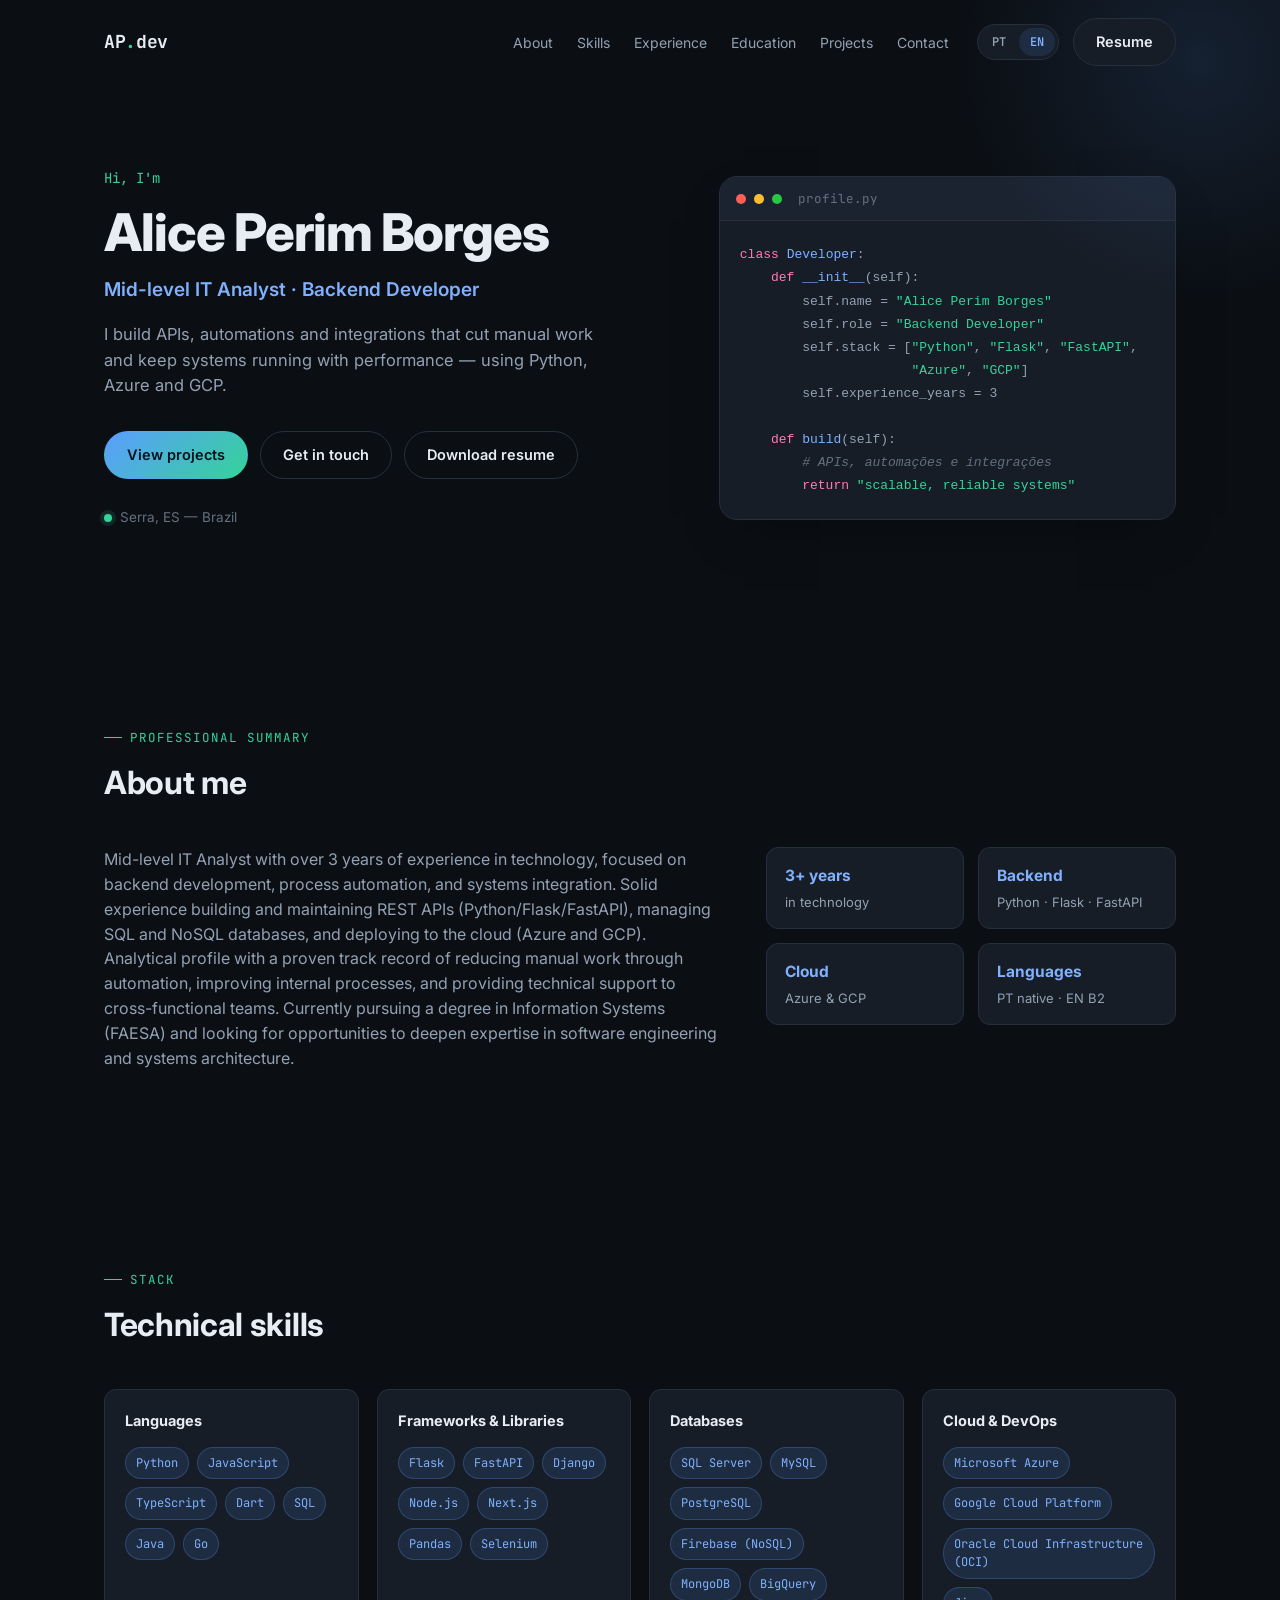
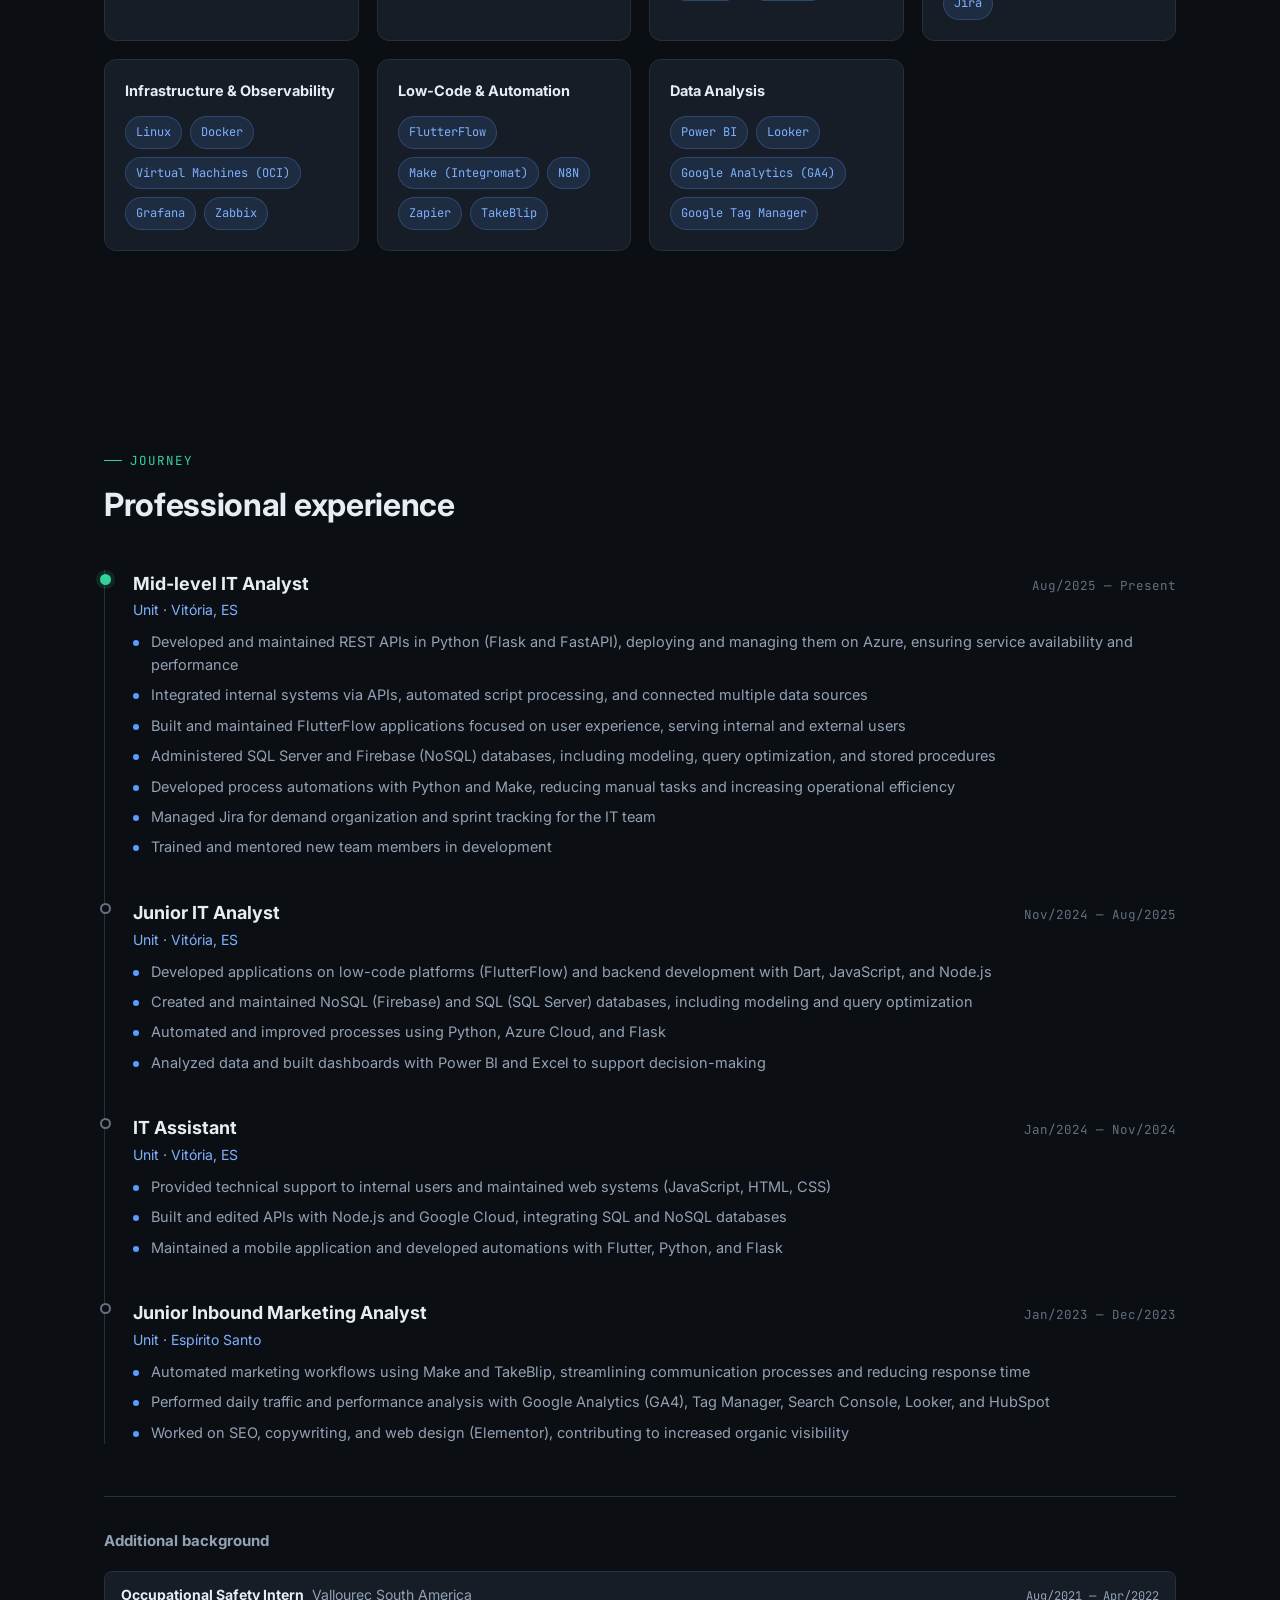
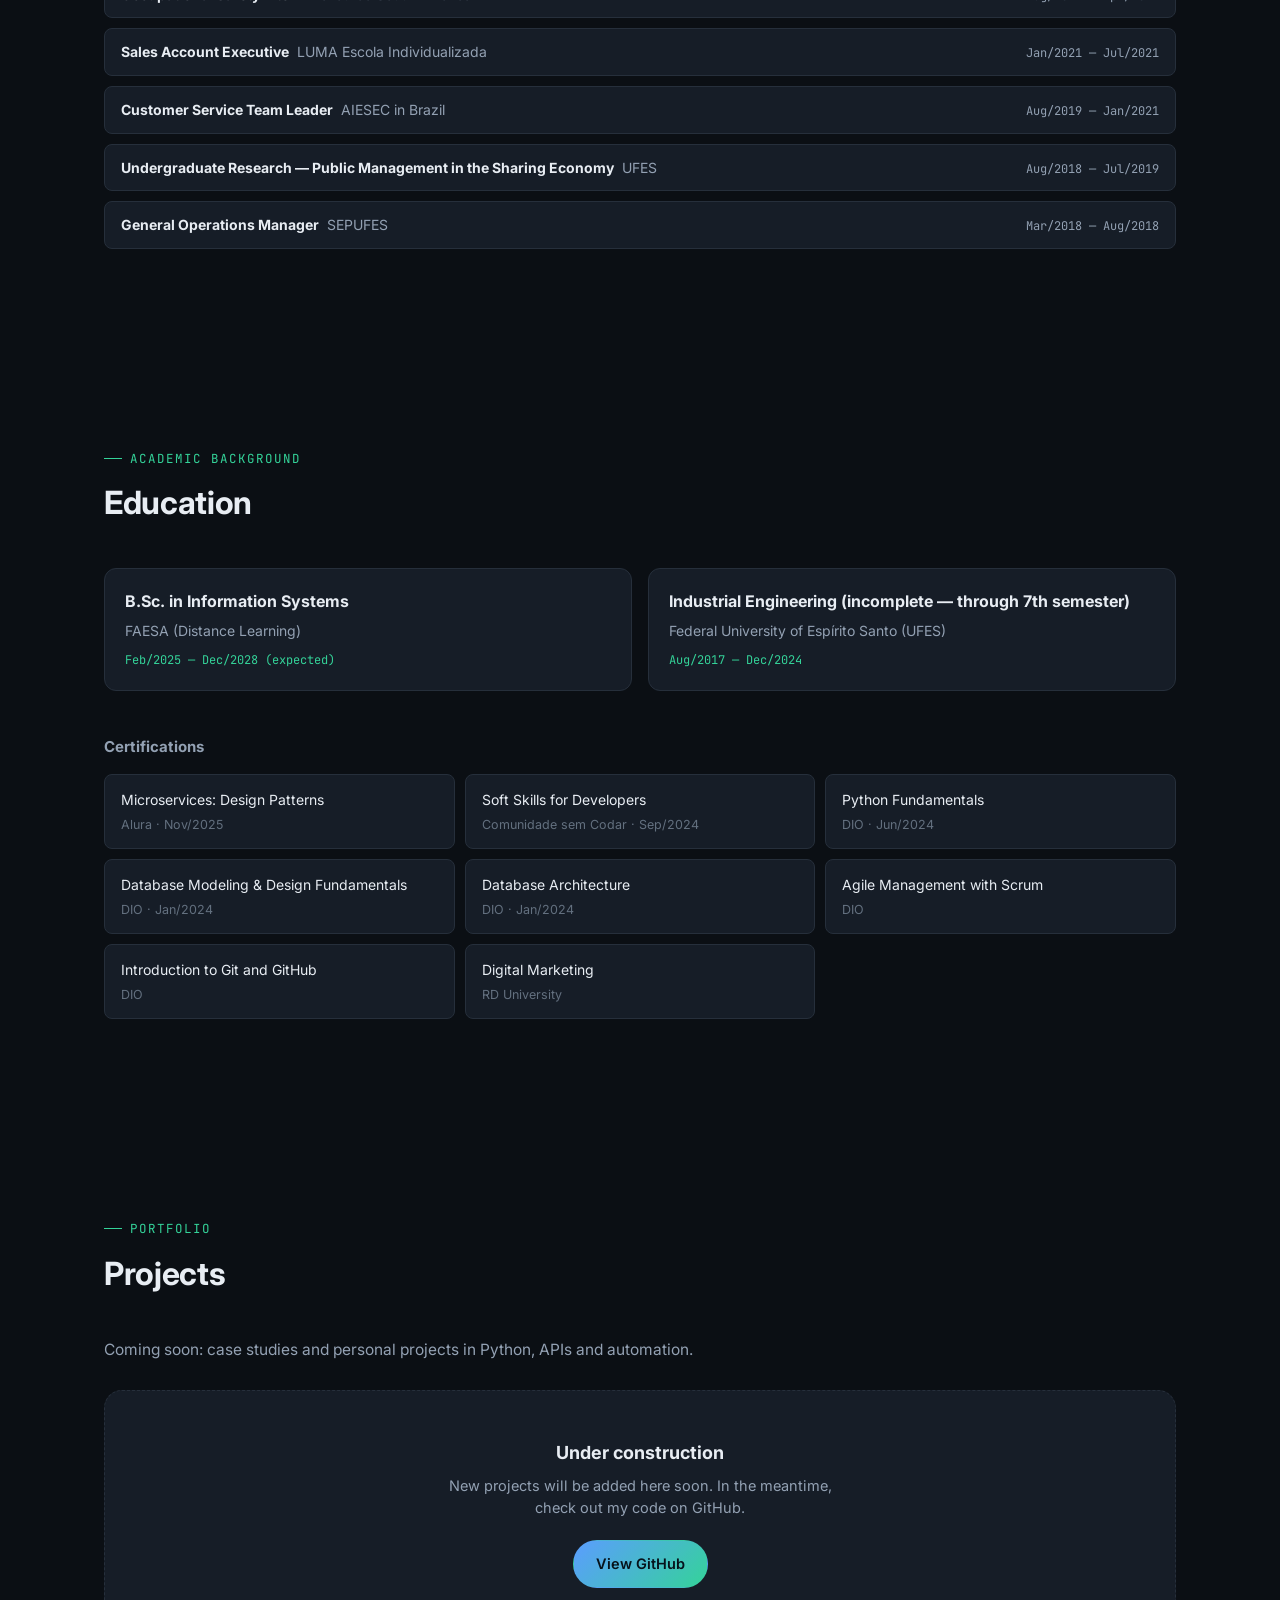
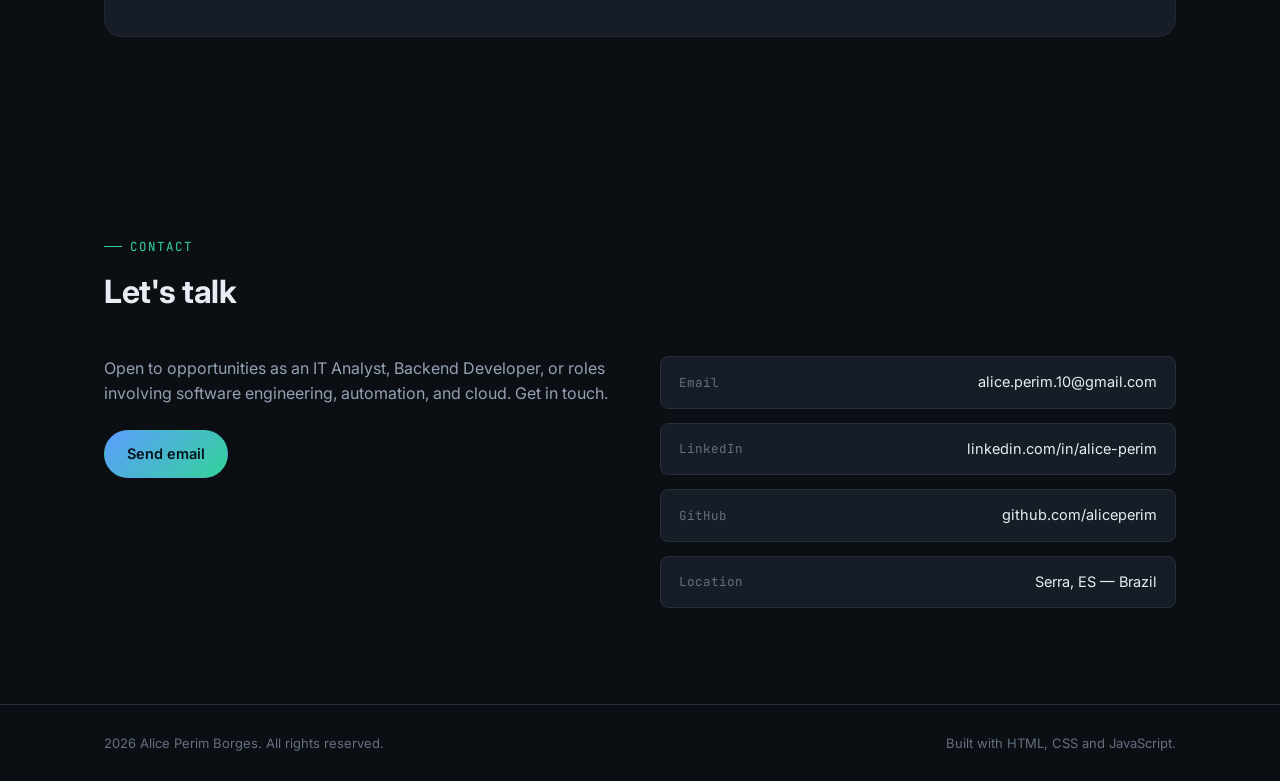
==== index.html @ 3d78b8f0 "Add bilingual portfolio site (PT/EN) Static site built from resume content: hero, about, skills, exp" ====
<!doctype html>
<html lang="pt-BR">
<head>
  <meta charset="UTF-8" />
  <meta name="viewport" content="width=device-width, initial-scale=1, viewport-fit=cover" />
  <title>Alice Perim Borges — Portfólio</title>
  <meta name="description" content="Portfólio de Alice Perim Borges, Analista de TI Pleno e Backend Developer." />
  <meta name="theme-color" content="#0b0f14" />

  <meta property="og:type" content="website" />
  <meta property="og:title" content="Alice Perim Borges — Analista de TI Pleno | Backend Developer" />
  <meta property="og:description" content="Portfólio de Alice Perim Borges, especializada em Python, Azure e GCP." />

  <link rel="icon" href="assets/img/favicon.svg" type="image/svg+xml" />

  <link rel="preconnect" href="https://fonts.googleapis.com" />
  <link rel="preconnect" href="https://fonts.gstatic.com" crossorigin />
  <link
    href="https://fonts.googleapis.com/css2?family=Inter:wght@400;500;600;700;800&family=JetBrains+Mono:wght@400;500;600;700&display=swap"
    rel="stylesheet"
  />

  <link rel="stylesheet" href="assets/css/style.css" />
</head>
<body>
  <header class="site-header" id="site-header">
    <div class="container header-inner">
      <a href="#top" class="logo">AP<span>.</span>dev</a>

      <nav class="nav-menu" id="nav-menu">
        <ul class="nav-links">
          <li><a href="#about" id="nav-about">Sobre</a></li>
          <li><a href="#skills" id="nav-skills">Habilidades</a></li>
          <li><a href="#experience" id="nav-experience">Experiência</a></li>
          <li><a href="#education" id="nav-education">Formação</a></li>
          <li><a href="#projects" id="nav-projects">Projetos</a></li>
          <li><a href="#contact" id="nav-contact">Contato</a></li>
        </ul>
        <div class="nav-actions">
          <div class="lang-switch" role="group" aria-label="Language switch">
            <button class="lang-btn" data-lang="pt" type="button">PT</button>
            <button class="lang-btn" data-lang="en" type="button">EN</button>
          </div>
          <a class="btn btn-ghost" id="nav-resume" href="#" target="_blank" rel="noopener">Currículo</a>
        </div>
      </nav>

      <button class="nav-toggle" id="nav-toggle" aria-label="Menu" aria-expanded="false">
        <span></span><span></span><span></span>
      </button>
    </div>
  </header>

  <main id="top">
    <!-- HERO -->
    <section class="hero">
      <div class="container hero-grid">
        <div data-reveal>
          <span class="eyebrow" id="hero-eyebrow">Olá, eu sou</span>
          <h1 class="hero-name" id="hero-name">Alice Perim Borges</h1>
          <p class="hero-role" id="hero-role">Analista de TI Pleno · Backend Developer</p>
          <p class="hero-tagline" id="hero-tagline"></p>

          <div class="hero-actions">
            <a class="btn btn-primary" id="hero-cta-projects" href="#projects">Ver projetos</a>
            <a class="btn btn-outline" id="hero-cta-contact" href="#contact">Fale comigo</a>
            <a class="btn btn-outline" id="hero-cta-resume" href="#" target="_blank" rel="noopener">Baixar currículo</a>
          </div>

          <div class="hero-meta">
            <span class="dot-status" aria-hidden="true"></span>
            <span id="hero-location">Serra, ES — Brasil</span>
          </div>
        </div>

        <div data-reveal>
          <div class="code-card">
            <div class="code-card-head">
              <span class="code-dot"></span><span class="code-dot"></span><span class="code-dot"></span>
              <span class="code-card-title" id="hero-code-title">perfil.py</span>
            </div>
            <pre><code><span class="tok-kw">class</span> <span class="tok-fn">Developer</span>:
    <span class="tok-kw">def</span> <span class="tok-fn">__init__</span>(self):
        self.name = <span class="tok-str">"Alice Perim Borges"</span>
        self.role = <span class="tok-str">"Backend Developer"</span>
        self.stack = [<span class="tok-str">"Python"</span>, <span class="tok-str">"Flask"</span>, <span class="tok-str">"FastAPI"</span>,
                      <span class="tok-str">"Azure"</span>, <span class="tok-str">"GCP"</span>]
        self.experience_years = 3

    <span class="tok-kw">def</span> <span class="tok-fn">build</span>(self):
        <span class="tok-com"># APIs, automações e integrações</span>
        <span class="tok-kw">return</span> <span class="tok-str">"scalable, reliable systems"</span></code></pre>
          </div>
        </div>
      </div>
    </section>

    <!-- ABOUT -->
    <section id="about">
      <div class="container">
        <div class="section-head" data-reveal>
          <span class="kicker" id="about-kicker">Resumo profissional</span>
          <h2 class="section-title" id="about-title">Sobre mim</h2>
        </div>
        <div class="about-grid">
          <p class="about-text" id="about-text" data-reveal></p>
          <div class="about-highlights" id="about-highlights" data-reveal></div>
        </div>
      </div>
    </section>

    <!-- SKILLS -->
    <section id="skills">
      <div class="container">
        <div class="section-head" data-reveal>
          <span class="kicker" id="skills-kicker">Stack</span>
          <h2 class="section-title" id="skills-title">Habilidades técnicas</h2>
        </div>
        <div class="skills-grid" id="skills-grid" data-reveal></div>
      </div>
    </section>

    <!-- EXPERIENCE -->
    <section id="experience">
      <div class="container">
        <div class="section-head" data-reveal>
          <span class="kicker" id="experience-kicker">Trajetória</span>
          <h2 class="section-title" id="experience-title">Experiência profissional</h2>
        </div>
        <div class="timeline" id="experience-timeline" data-reveal></div>

        <div class="other-experience" data-reveal>
          <h3 id="experience-other-title">Trajetória adicional</h3>
          <div class="other-list" id="experience-other"></div>
        </div>
      </div>
    </section>

    <!-- EDUCATION -->
    <section id="education">
      <div class="container">
        <div class="section-head" data-reveal>
          <span class="kicker" id="education-kicker">Educação</span>
          <h2 class="section-title" id="education-title">Formação acadêmica</h2>
        </div>
        <div class="education-grid" id="education-list" data-reveal></div>

        <div data-reveal>
          <h3 class="cert-title" id="cert-title">Certificações</h3>
          <div class="cert-list" id="cert-list"></div>
        </div>
      </div>
    </section>

    <!-- PROJECTS -->
    <section id="projects">
      <div class="container">
        <div class="section-head" data-reveal>
          <span class="kicker" id="projects-kicker">Portfólio</span>
          <h2 class="section-title" id="projects-title">Projetos</h2>
          <p class="projects-subtitle" id="projects-subtitle"></p>
        </div>

        <div class="coming-soon" data-reveal>
          <h3 id="projects-coming-title">Em construção</h3>
          <p id="projects-coming-text"></p>
          <a class="btn btn-primary" id="projects-github-cta" href="#" target="_blank" rel="noopener">Ver GitHub</a>
        </div>
      </div>
    </section>

    <!-- CONTACT -->
    <section id="contact">
      <div class="container">
        <div class="section-head" data-reveal>
          <span class="kicker" id="contact-kicker">Contato</span>
          <h2 class="section-title" id="contact-title">Vamos conversar</h2>
        </div>
        <div class="contact-grid">
          <div data-reveal>
            <p class="contact-text" id="contact-text"></p>
            <a class="btn btn-primary" id="contact-email-cta" href="#">Enviar e-mail</a>
          </div>
          <div class="contact-list" id="contact-list" data-reveal></div>
        </div>
      </div>
    </section>
  </main>

  <footer class="site-footer">
    <div class="container footer-inner">
      <span id="footer-rights"></span>
      <span id="footer-built"></span>
    </div>
  </footer>

  <script src="assets/js/content.js"></script>
  <script src="assets/js/main.js"></script>
</body>
</html>
---- assets/css/style.css ----
/* ---------- Reset & base ---------- */
:root {
  --bg: #0b0f14;
  --bg-alt: #10151c;
  --surface: #161d27;
  --surface-2: #1b2330;
  --border: #262f3b;
  --text: #e8edf3;
  --text-muted: #93a1b3;
  --text-faint: #63707f;
  --accent: #5b9dff;
  --accent-strong: #7fb1ff;
  --accent-soft: rgba(91, 157, 255, 0.12);
  --accent-2: #34d399;
  --accent-2-soft: rgba(52, 211, 153, 0.12);
  --radius-lg: 18px;
  --radius-md: 12px;
  --radius-sm: 8px;
  --max-width: 1120px;
  --shadow-soft: 0 20px 50px -25px rgba(0, 0, 0, 0.6);
  color-scheme: dark;
}

* {
  box-sizing: border-box;
}

html {
  scroll-behavior: smooth;
}

body {
  margin: 0;
  background: var(--bg);
  color: var(--text);
  font-family: "Inter", "Segoe UI", system-ui, -apple-system, sans-serif;
  line-height: 1.55;
  -webkit-font-smoothing: antialiased;
}

img {
  max-width: 100%;
  display: block;
}

a {
  color: inherit;
  text-decoration: none;
}

ul {
  margin: 0;
  padding: 0;
  list-style: none;
}

h1, h2, h3, p {
  margin: 0;
}

.container {
  width: 100%;
  max-width: var(--max-width);
  margin: 0 auto;
  padding: 0 24px;
}

section {
  padding: 96px 0;
}

@media (max-width: 640px) {
  section {
    padding: 64px 0;
  }
}

.kicker {
  display: inline-flex;
  align-items: center;
  gap: 8px;
  font-family: "JetBrains Mono", ui-monospace, monospace;
  font-size: 12.5px;
  letter-spacing: 0.08em;
  text-transform: uppercase;
  color: var(--accent-2);
  margin-bottom: 10px;
}

.kicker::before {
  content: "";
  width: 18px;
  height: 1px;
  background: var(--accent-2);
}

.section-title {
  font-size: clamp(24px, 3vw, 32px);
  font-weight: 700;
  margin-bottom: 40px;
  letter-spacing: -0.01em;
}

.section-head {
  max-width: 640px;
}

/* reveal on scroll */
[data-reveal] {
  opacity: 0;
  transform: translateY(16px);
  transition: opacity 0.6s ease, transform 0.6s ease;
}
[data-reveal].is-visible {
  opacity: 1;
  transform: none;
}

/* ---------- Buttons ---------- */
.btn {
  display: inline-flex;
  align-items: center;
  justify-content: center;
  gap: 8px;
  padding: 12px 22px;
  border-radius: 999px;
  font-size: 14.5px;
  font-weight: 600;
  border: 1px solid transparent;
  cursor: pointer;
  transition: transform 0.2s ease, border-color 0.2s ease, background 0.2s ease, color 0.2s ease;
  white-space: nowrap;
}
.btn:hover {
  transform: translateY(-2px);
}
.btn-primary {
  background: linear-gradient(135deg, var(--accent), var(--accent-2));
  color: #06121b;
}
.btn-outline {
  background: transparent;
  border-color: var(--border);
  color: var(--text);
}
.btn-outline:hover {
  border-color: var(--accent);
}
.btn-ghost {
  background: var(--surface);
  border-color: var(--border);
  color: var(--text);
}

/* ---------- Header ---------- */
.site-header {
  position: fixed;
  top: 0;
  left: 0;
  right: 0;
  z-index: 100;
  padding: 18px 0;
  transition: background 0.3s ease, border-color 0.3s ease, padding 0.3s ease;
  border-bottom: 1px solid transparent;
}
.site-header.is-scrolled {
  background: rgba(11, 15, 20, 0.82);
  backdrop-filter: blur(12px);
  border-color: var(--border);
  padding: 12px 0;
}
.header-inner {
  display: flex;
  align-items: center;
  justify-content: space-between;
  gap: 16px;
}
.logo {
  font-family: "JetBrains Mono", ui-monospace, monospace;
  font-weight: 700;
  font-size: 18px;
  letter-spacing: -0.02em;
}
.logo span {
  color: var(--accent-2);
}

.nav-menu {
  display: flex;
  align-items: center;
  gap: 28px;
}
.nav-links {
  display: flex;
  gap: 24px;
  list-style: none;
}
.nav-links a {
  font-size: 14px;
  color: var(--text-muted);
  transition: color 0.2s ease;
}
.nav-links a:hover {
  color: var(--text);
}

.nav-actions {
  display: flex;
  align-items: center;
  gap: 14px;
}

.lang-switch {
  display: inline-flex;
  border: 1px solid var(--border);
  border-radius: 999px;
  padding: 3px;
  gap: 2px;
  background: var(--surface);
}
.lang-btn {
  border: none;
  background: transparent;
  color: var(--text-muted);
  font-size: 12px;
  font-family: "JetBrains Mono", ui-monospace, monospace;
  font-weight: 600;
  padding: 6px 11px;
  border-radius: 999px;
  cursor: pointer;
  transition: background 0.2s ease, color 0.2s ease;
}
.lang-btn.is-active {
  background: var(--accent-soft);
  color: var(--accent-strong);
}

.nav-toggle {
  display: none;
  flex-direction: column;
  gap: 5px;
  background: transparent;
  border: none;
  cursor: pointer;
  padding: 6px;
}
.nav-toggle span {
  width: 22px;
  height: 2px;
  background: var(--text);
  border-radius: 2px;
}

@media (max-width: 860px) {
  .nav-toggle {
    display: flex;
  }
  .nav-menu {
    position: fixed;
    top: 64px;
    left: 16px;
    right: 16px;
    background: var(--surface);
    border: 1px solid var(--border);
    border-radius: var(--radius-lg);
    flex-direction: column;
    align-items: stretch;
    padding: 20px;
    gap: 18px;
    transform: translateY(-12px);
    opacity: 0;
    pointer-events: none;
    transition: all 0.25s ease;
  }
  .nav-menu.is-open {
    transform: translateY(0);
    opacity: 1;
    pointer-events: auto;
  }
  .nav-links {
    flex-direction: column;
    gap: 14px;
  }
  .nav-actions {
    justify-content: space-between;
  }
}

/* ---------- Hero ---------- */
.hero {
  padding-top: 168px;
  padding-bottom: 96px;
  position: relative;
  overflow: hidden;
}
.hero::before {
  content: "";
  position: absolute;
  top: -180px;
  right: -160px;
  width: 480px;
  height: 480px;
  background: radial-gradient(circle, var(--accent-soft), transparent 70%);
  pointer-events: none;
}
.hero-grid {
  display: grid;
  grid-template-columns: 1.1fr 0.9fr;
  gap: 56px;
  align-items: center;
}
@media (max-width: 900px) {
  .hero-grid {
    grid-template-columns: 1fr;
  }
}

.eyebrow {
  font-family: "JetBrains Mono", ui-monospace, monospace;
  color: var(--accent-2);
  font-size: 14px;
  margin-bottom: 14px;
  display: block;
}
.hero-name {
  font-size: clamp(32px, 5vw, 52px);
  font-weight: 800;
  letter-spacing: -0.02em;
  line-height: 1.1;
  margin-bottom: 14px;
}
.hero-role {
  font-size: clamp(16px, 2vw, 19px);
  color: var(--accent-strong);
  font-weight: 600;
  margin-bottom: 18px;
}
.hero-tagline {
  color: var(--text-muted);
  font-size: 16.5px;
  max-width: 520px;
  margin-bottom: 32px;
}
.hero-actions {
  display: flex;
  flex-wrap: wrap;
  gap: 12px;
  margin-bottom: 28px;
}
.hero-meta {
  display: flex;
  align-items: center;
  gap: 8px;
  color: var(--text-faint);
  font-size: 13.5px;
}
.dot-status {
  width: 8px;
  height: 8px;
  border-radius: 50%;
  background: var(--accent-2);
  box-shadow: 0 0 0 4px var(--accent-2-soft);
}

/* code card */
.code-card {
  background: var(--surface);
  border: 1px solid var(--border);
  border-radius: var(--radius-lg);
  overflow: hidden;
  box-shadow: var(--shadow-soft);
}
.code-card-head {
  display: flex;
  align-items: center;
  gap: 8px;
  padding: 12px 16px;
  background: var(--surface-2);
  border-bottom: 1px solid var(--border);
}
.code-dot {
  width: 10px;
  height: 10px;
  border-radius: 50%;
  background: var(--border);
}
.code-dot:nth-child(1) { background: #ff5f57; }
.code-dot:nth-child(2) { background: #febc2e; }
.code-dot:nth-child(3) { background: #28c840; }
.code-card-title {
  margin-left: 8px;
  font-family: "JetBrains Mono", ui-monospace, monospace;
  font-size: 12.5px;
  color: var(--text-faint);
}
.code-card pre {
  margin: 0;
  padding: 22px 20px;
  font-family: "JetBrains Mono", ui-monospace, monospace;
  font-size: 13px;
  line-height: 1.7;
  overflow-x: auto;
}
.code-card code { color: var(--text-muted); }
.tok-kw { color: #ff7ab6; }
.tok-fn { color: var(--accent-strong); }
.tok-str { color: var(--accent-2); }
.tok-com { color: var(--text-faint); font-style: italic; }

/* ---------- About ---------- */
.about-grid {
  display: grid;
  grid-template-columns: 1.2fr 0.8fr;
  gap: 48px;
  align-items: start;
}
@media (max-width: 860px) {
  .about-grid {
    grid-template-columns: 1fr;
  }
}
.about-text {
  color: var(--text-muted);
  font-size: 16px;
}
.about-highlights {
  display: grid;
  grid-template-columns: 1fr 1fr;
  gap: 14px;
}
.highlight {
  background: var(--surface);
  border: 1px solid var(--border);
  border-radius: var(--radius-md);
  padding: 16px 18px;
  display: flex;
  flex-direction: column;
  gap: 4px;
}
.highlight strong {
  font-size: 15.5px;
  color: var(--accent-strong);
}
.highlight span {
  font-size: 13px;
  color: var(--text-muted);
}

/* ---------- Skills ---------- */
.skills-grid {
  display: grid;
  grid-template-columns: repeat(auto-fit, minmax(240px, 1fr));
  gap: 18px;
}
.skill-card {
  background: var(--surface);
  border: 1px solid var(--border);
  border-radius: var(--radius-md);
  padding: 20px;
}
.skill-card h3 {
  font-size: 14.5px;
  color: var(--text);
  margin-bottom: 14px;
}
.tag-list {
  display: flex;
  flex-wrap: wrap;
  gap: 8px;
}
.tag {
  font-family: "JetBrains Mono", ui-monospace, monospace;
  font-size: 12px;
  padding: 6px 10px;
  border-radius: 999px;
  background: var(--accent-soft);
  color: var(--accent-strong);
  border: 1px solid rgba(91, 157, 255, 0.25);
}

/* ---------- Experience ---------- */
.timeline {
  position: relative;
  padding-left: 28px;
  border-left: 1px solid var(--border);
  display: flex;
  flex-direction: column;
  gap: 40px;
}
.timeline-item {
  position: relative;
}
.timeline-dot {
  position: absolute;
  left: -33.5px;
  top: 4px;
  width: 11px;
  height: 11px;
  border-radius: 50%;
  background: var(--bg);
  border: 2px solid var(--text-faint);
}
.timeline-item.is-current .timeline-dot {
  border-color: var(--accent-2);
  background: var(--accent-2);
  box-shadow: 0 0 0 4px var(--accent-2-soft);
}
.timeline-head {
  display: flex;
  justify-content: space-between;
  align-items: baseline;
  gap: 12px;
  flex-wrap: wrap;
  margin-bottom: 10px;
}
.timeline-content h3 {
  font-size: 18px;
  font-weight: 700;
}
.timeline-company {
  color: var(--accent-strong);
  font-size: 14px;
  margin-top: 2px;
}
.timeline-period {
  font-family: "JetBrains Mono", ui-monospace, monospace;
  font-size: 12.5px;
  color: var(--text-faint);
  white-space: nowrap;
}
.timeline-bullets {
  display: flex;
  flex-direction: column;
  gap: 8px;
}
.timeline-bullets li {
  position: relative;
  padding-left: 18px;
  color: var(--text-muted);
  font-size: 14.5px;
}
.timeline-bullets li::before {
  content: "";
  position: absolute;
  left: 0;
  top: 9px;
  width: 6px;
  height: 6px;
  border-radius: 50%;
  background: var(--accent);
}

.other-experience {
  margin-top: 52px;
  padding-top: 32px;
  border-top: 1px solid var(--border);
}
.other-experience h3 {
  font-size: 15px;
  color: var(--text-muted);
  margin-bottom: 18px;
}
.other-list {
  display: flex;
  flex-direction: column;
  gap: 10px;
}
.other-item {
  display: flex;
  flex-wrap: wrap;
  gap: 8px;
  align-items: baseline;
  font-size: 14px;
  padding: 12px 16px;
  background: var(--surface);
  border: 1px solid var(--border);
  border-radius: var(--radius-sm);
}
.other-item strong {
  color: var(--text);
}
.other-item span {
  color: var(--text-muted);
}
.other-period {
  margin-left: auto;
  font-family: "JetBrains Mono", ui-monospace, monospace;
  font-size: 12px;
  color: var(--text-faint);
}

/* ---------- Education ---------- */
.education-grid {
  display: grid;
  grid-template-columns: repeat(auto-fit, minmax(260px, 1fr));
  gap: 16px;
  margin-bottom: 44px;
}
.education-card {
  background: var(--surface);
  border: 1px solid var(--border);
  border-radius: var(--radius-md);
  padding: 20px;
  display: flex;
  flex-direction: column;
  gap: 6px;
}
.education-card h3 {
  font-size: 16px;
}
.education-card p {
  color: var(--text-muted);
  font-size: 14px;
}
.education-period {
  font-family: "JetBrains Mono", ui-monospace, monospace;
  font-size: 12px;
  color: var(--accent-2);
  margin-top: 4px;
}

.cert-title {
  font-size: 15px;
  color: var(--text-muted);
  margin-bottom: 16px;
}
.cert-list {
  display: grid;
  grid-template-columns: repeat(auto-fit, minmax(280px, 1fr));
  gap: 10px;
}
.cert-item {
  display: flex;
  flex-direction: column;
  gap: 4px;
  padding: 14px 16px;
  background: var(--surface);
  border: 1px solid var(--border);
  border-radius: var(--radius-sm);
}
.cert-name {
  font-size: 14px;
  color: var(--text);
}
.cert-meta {
  font-size: 12.5px;
  color: var(--text-faint);
}

/* ---------- Projects ---------- */
.projects-subtitle {
  color: var(--text-muted);
  margin-top: 8px;
  font-size: 15.5px;
}
.projects-grid {
  display: grid;
  grid-template-columns: repeat(auto-fit, minmax(240px, 1fr));
  gap: 18px;
  margin-top: 36px;
}
.project-skeleton {
  border: 1px dashed var(--border);
  border-radius: var(--radius-md);
  height: 160px;
  background: linear-gradient(135deg, var(--surface), var(--bg-alt));
}
.coming-soon {
  margin-top: 28px;
  text-align: center;
  padding: 48px 24px;
  border: 1px dashed var(--border);
  border-radius: var(--radius-lg);
  background: var(--surface);
}
.coming-soon h3 {
  font-size: 18px;
  margin-bottom: 8px;
}
.coming-soon p {
  color: var(--text-muted);
  max-width: 420px;
  margin: 0 auto 20px;
  font-size: 14.5px;
}

/* ---------- Contact ---------- */
.contact-grid {
  display: grid;
  grid-template-columns: 1fr 1fr;
  gap: 40px;
  align-items: start;
}
@media (max-width: 800px) {
  .contact-grid {
    grid-template-columns: 1fr;
  }
}
.contact-text {
  color: var(--text-muted);
  font-size: 16px;
  margin-bottom: 24px;
}
.contact-list {
  display: flex;
  flex-direction: column;
  gap: 14px;
}
.contact-item {
  display: flex;
  justify-content: space-between;
  align-items: center;
  gap: 12px;
  padding: 14px 18px;
  background: var(--surface);
  border: 1px solid var(--border);
  border-radius: var(--radius-sm);
}
.contact-label {
  font-size: 12.5px;
  color: var(--text-faint);
  font-family: "JetBrains Mono", ui-monospace, monospace;
}
.contact-value {
  font-size: 14.5px;
  color: var(--text);
  transition: color 0.2s ease;
}
a.contact-value:hover {
  color: var(--accent-strong);
}

/* ---------- Footer ---------- */
.site-footer {
  border-top: 1px solid var(--border);
  padding: 28px 0;
}
.footer-inner {
  display: flex;
  justify-content: space-between;
  flex-wrap: wrap;
  gap: 8px;
  font-size: 13px;
  color: var(--text-faint);
}
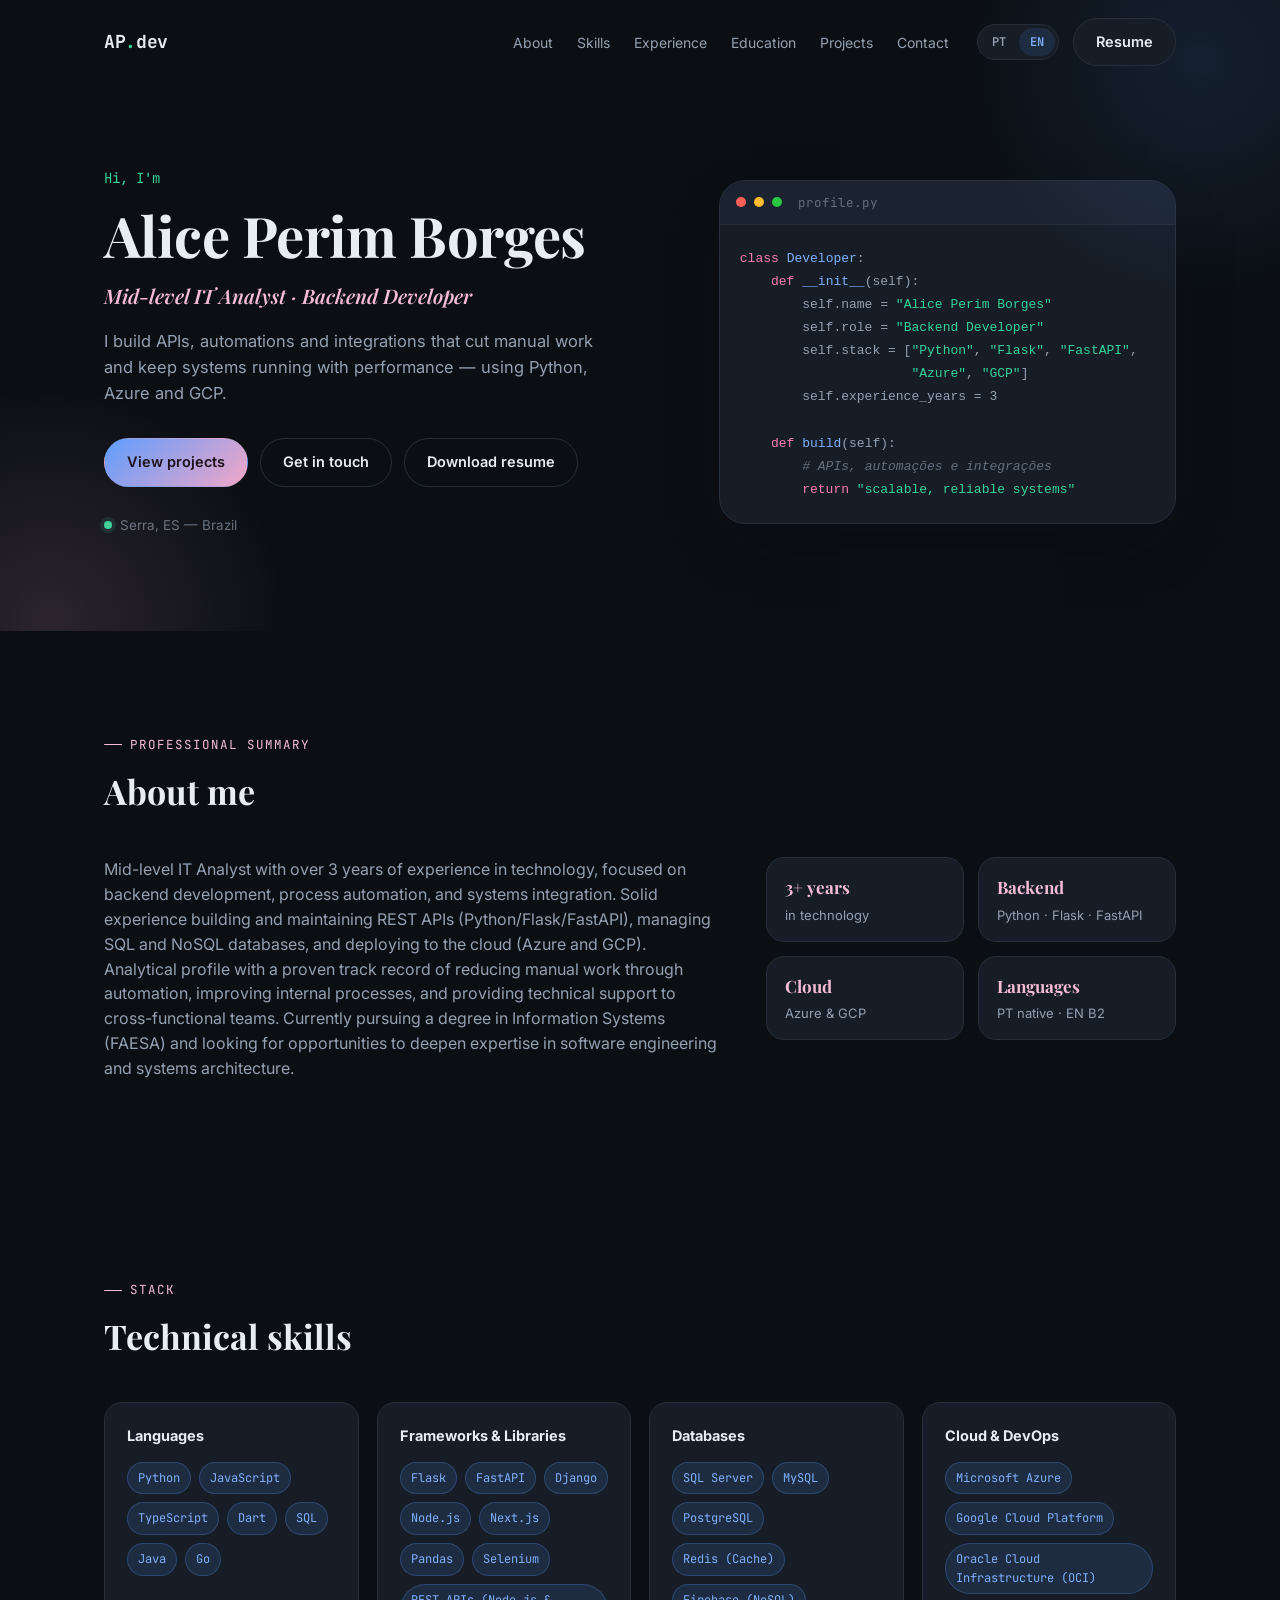
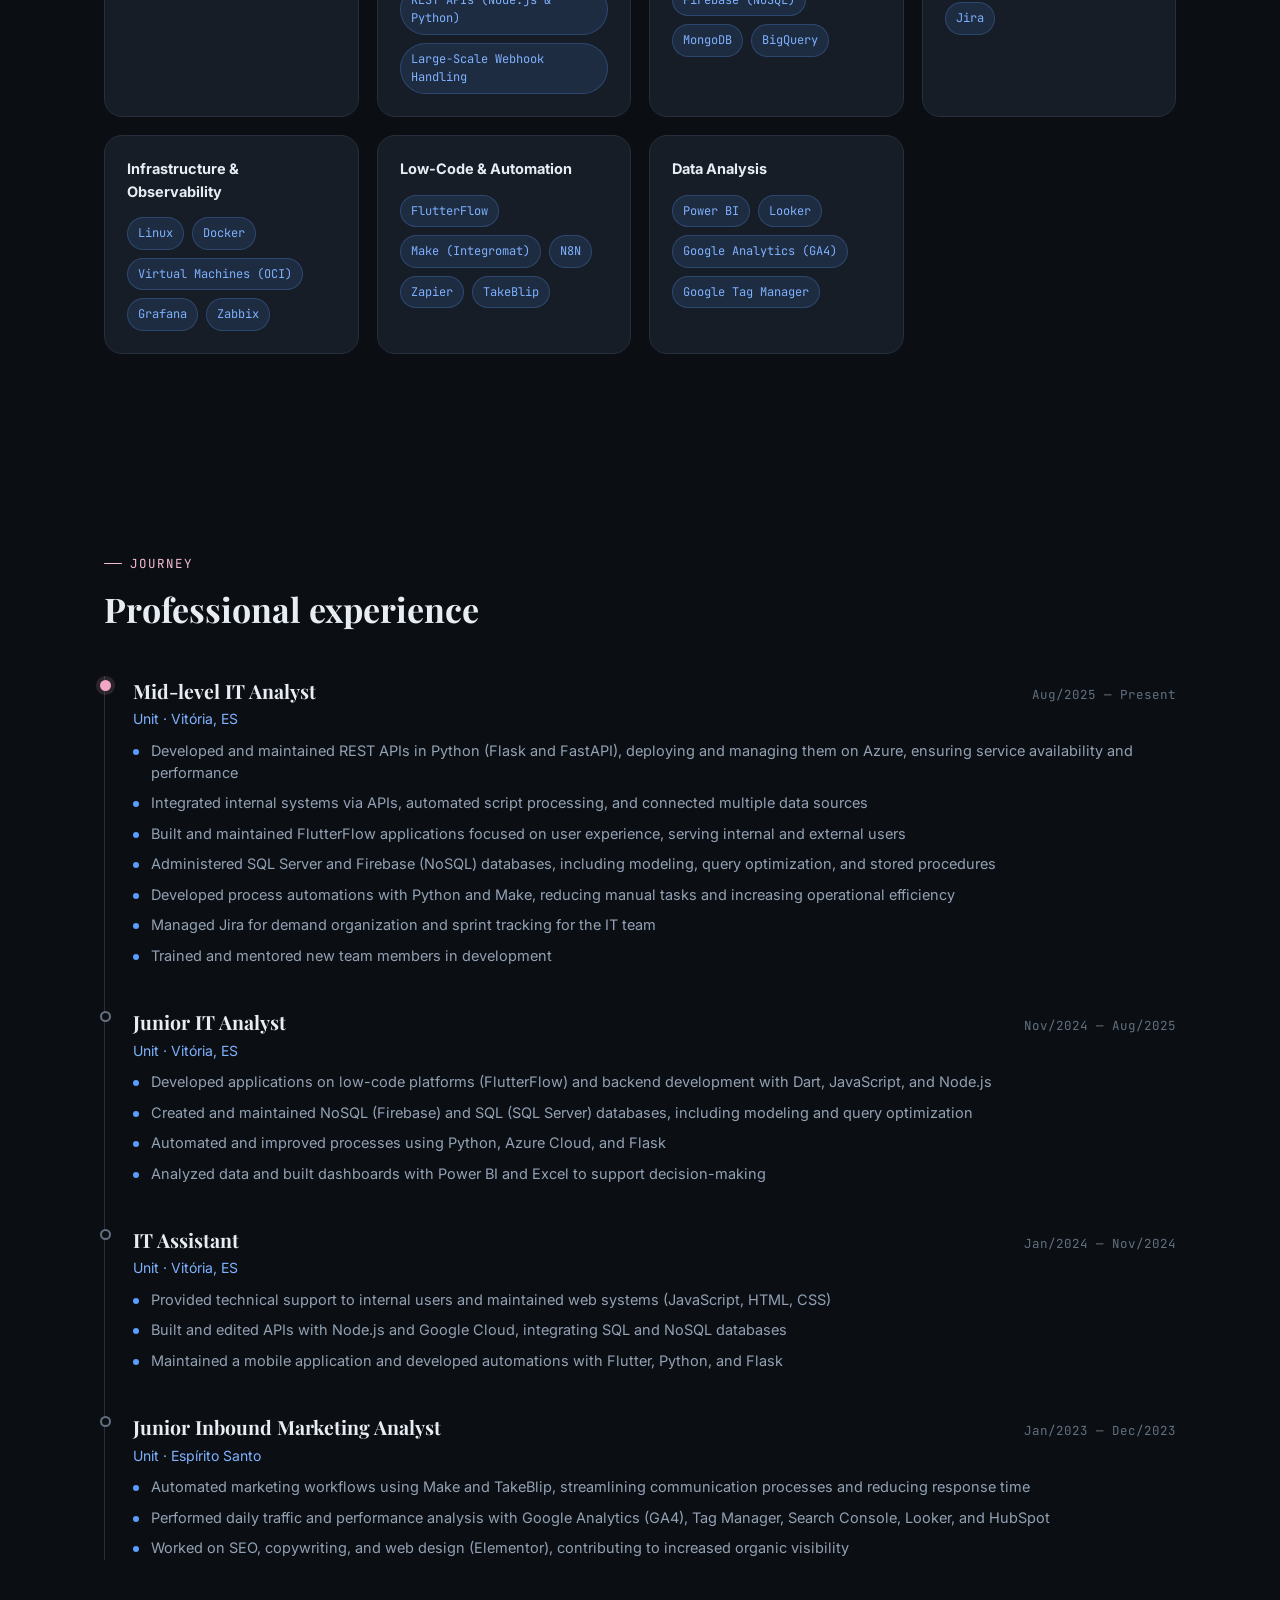
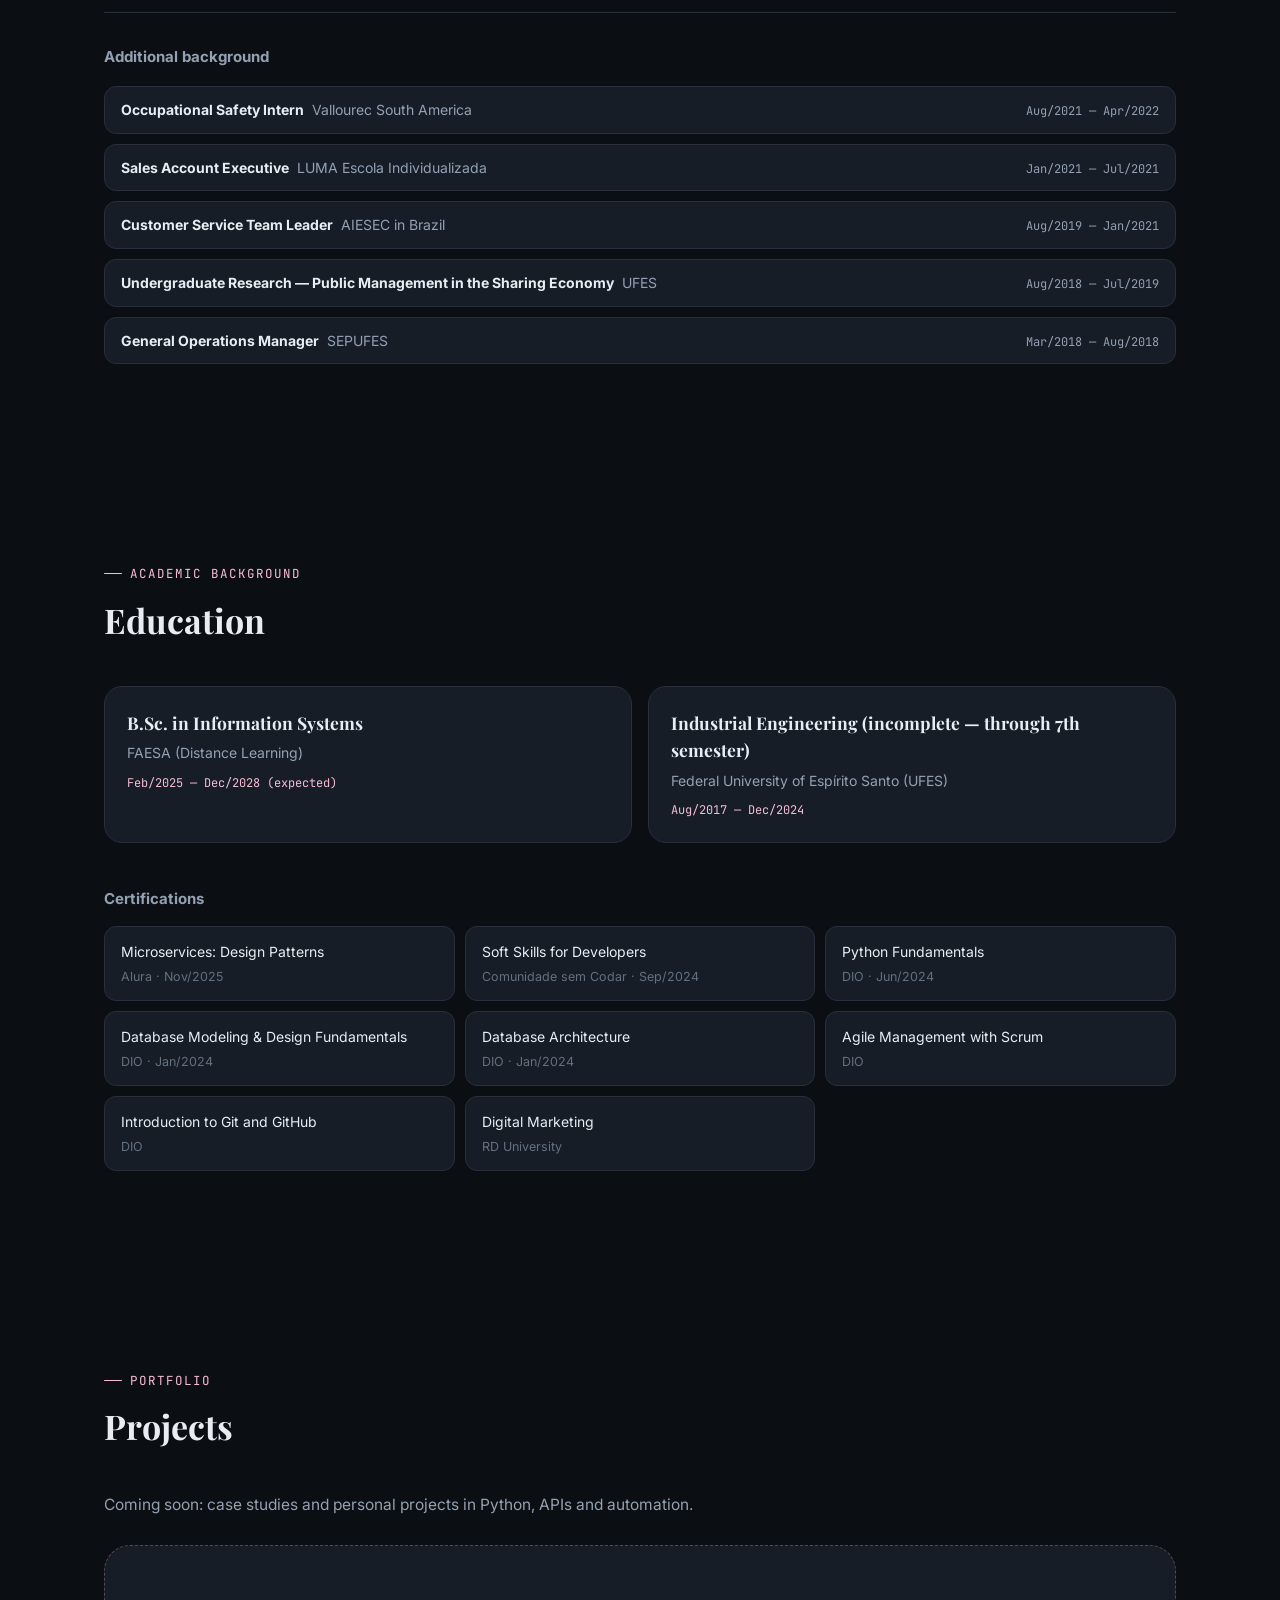
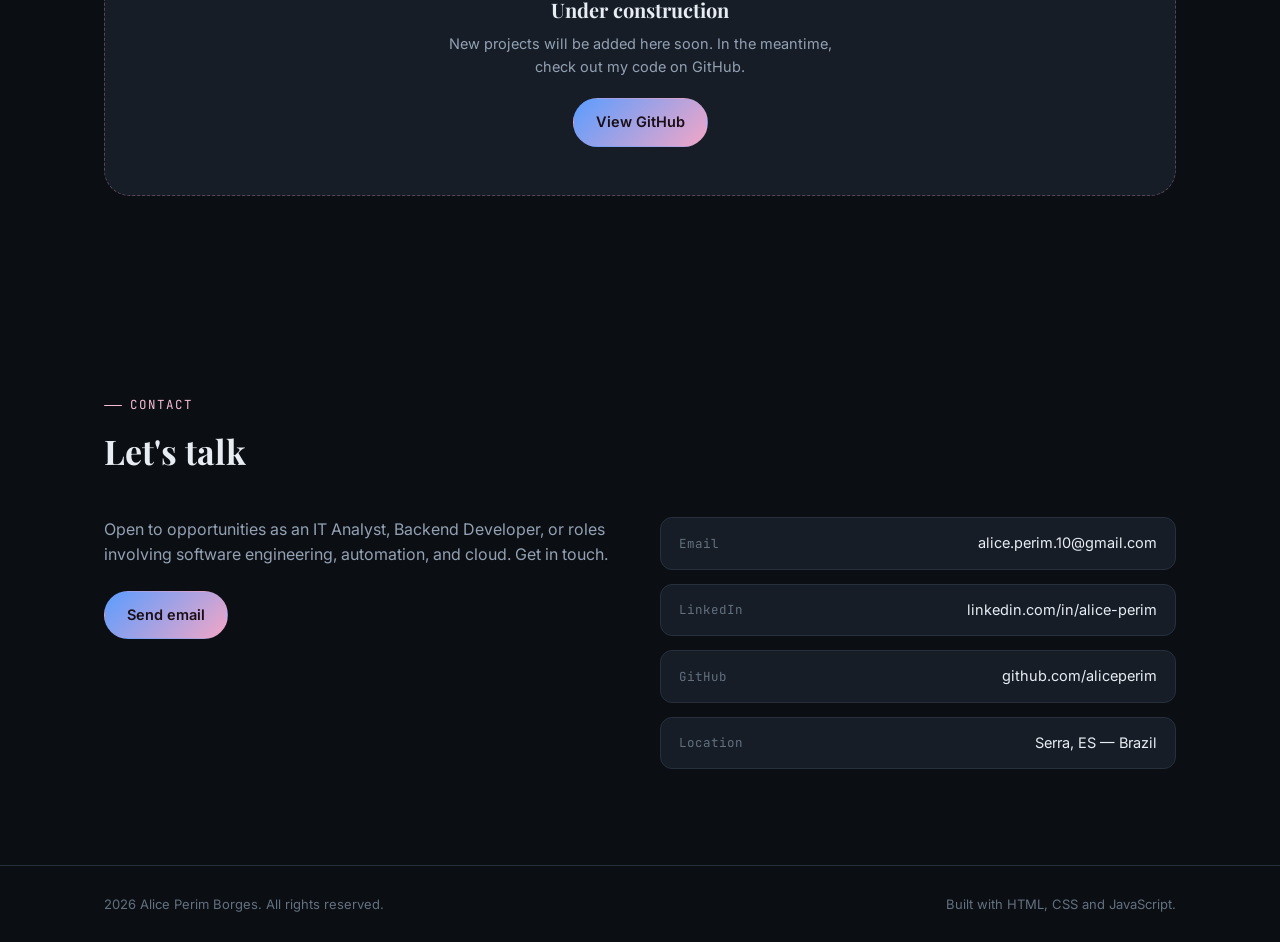
==== commit 3075671d: "Add soft rose accents, serif type and rounder shapes Introduce a rose accent color alongside the exi" ====
--- a/index.html
+++ b/index.html
@@ -16,7 +16,7 @@
   <link rel="preconnect" href="https://fonts.googleapis.com" />
   <link rel="preconnect" href="https://fonts.gstatic.com" crossorigin />
   <link
-    href="https://fonts.googleapis.com/css2?family=Inter:wght@400;500;600;700;800&family=JetBrains+Mono:wght@400;500;600;700&display=swap"
+    href="https://fonts.googleapis.com/css2?family=Inter:wght@400;500;600;700;800&family=JetBrains+Mono:wght@400;500;600;700&family=Playfair+Display:ital,wght@0,600;0,700;1,500;1,600&display=swap"
     rel="stylesheet"
   />
 
--- a/assets/css/style.css
+++ b/assets/css/style.css
@@ -13,11 +13,15 @@
   --accent-soft: rgba(91, 157, 255, 0.12);
   --accent-2: #34d399;
   --accent-2-soft: rgba(52, 211, 153, 0.12);
-  --radius-lg: 18px;
-  --radius-md: 12px;
-  --radius-sm: 8px;
+  --accent-rose: #f2a6c6;
+  --accent-rose-strong: #f6bcd4;
+  --accent-rose-soft: rgba(242, 166, 198, 0.14);
+  --font-serif: "Playfair Display", "Georgia", serif;
+  --radius-lg: 26px;
+  --radius-md: 18px;
+  --radius-sm: 12px;
   --max-width: 1120px;
-  --shadow-soft: 0 20px 50px -25px rgba(0, 0, 0, 0.6);
+  --shadow-soft: 0 24px 60px -28px rgba(20, 6, 20, 0.55);
   color-scheme: dark;
 }
 
@@ -83,7 +87,7 @@
   font-size: 12.5px;
   letter-spacing: 0.08em;
   text-transform: uppercase;
-  color: var(--accent-2);
+  color: var(--accent-rose-strong);
   margin-bottom: 10px;
 }
 
@@ -91,14 +95,16 @@
   content: "";
   width: 18px;
   height: 1px;
-  background: var(--accent-2);
+  border-radius: 999px;
+  background: var(--accent-rose-strong);
 }
 
 .section-title {
-  font-size: clamp(24px, 3vw, 32px);
+  font-family: var(--font-serif);
+  font-size: clamp(26px, 3.2vw, 34px);
   font-weight: 700;
   margin-bottom: 40px;
-  letter-spacing: -0.01em;
+  letter-spacing: 0;
 }
 
 .section-head {
@@ -135,8 +141,8 @@
   transform: translateY(-2px);
 }
 .btn-primary {
-  background: linear-gradient(135deg, var(--accent), var(--accent-2));
-  color: #06121b;
+  background: linear-gradient(135deg, var(--accent), var(--accent-rose));
+  color: #1a0f16;
 }
 .btn-outline {
   background: transparent;
@@ -303,6 +309,16 @@
   background: radial-gradient(circle, var(--accent-soft), transparent 70%);
   pointer-events: none;
 }
+.hero::after {
+  content: "";
+  position: absolute;
+  bottom: -220px;
+  left: -180px;
+  width: 460px;
+  height: 460px;
+  background: radial-gradient(circle, var(--accent-rose-soft), transparent 72%);
+  pointer-events: none;
+}
 .hero-grid {
   display: grid;
   grid-template-columns: 1.1fr 0.9fr;
@@ -323,15 +339,18 @@
   display: block;
 }
 .hero-name {
-  font-size: clamp(32px, 5vw, 52px);
-  font-weight: 800;
-  letter-spacing: -0.02em;
-  line-height: 1.1;
+  font-family: var(--font-serif);
+  font-size: clamp(34px, 5.4vw, 56px);
+  font-weight: 700;
+  letter-spacing: -0.01em;
+  line-height: 1.12;
   margin-bottom: 14px;
 }
 .hero-role {
-  font-size: clamp(16px, 2vw, 19px);
-  color: var(--accent-strong);
+  font-family: var(--font-serif);
+  font-style: italic;
+  font-size: clamp(17px, 2.1vw, 20px);
+  color: var(--accent-rose-strong);
   font-weight: 600;
   margin-bottom: 18px;
 }
@@ -436,10 +455,16 @@
   display: flex;
   flex-direction: column;
   gap: 4px;
+  transition: transform 0.3s ease, border-color 0.3s ease;
+}
+.highlight:hover {
+  transform: translateY(-3px);
+  border-color: rgba(242, 166, 198, 0.35);
 }
 .highlight strong {
-  font-size: 15.5px;
-  color: var(--accent-strong);
+  font-family: var(--font-serif);
+  font-size: 17px;
+  color: var(--accent-rose-strong);
 }
 .highlight span {
   font-size: 13px;
@@ -456,7 +481,13 @@
   background: var(--surface);
   border: 1px solid var(--border);
   border-radius: var(--radius-md);
-  padding: 20px;
+  padding: 22px;
+  transition: transform 0.3s ease, border-color 0.3s ease, box-shadow 0.3s ease;
+}
+.skill-card:hover {
+  transform: translateY(-3px);
+  border-color: rgba(242, 166, 198, 0.35);
+  box-shadow: var(--shadow-soft);
 }
 .skill-card h3 {
   font-size: 14.5px;
@@ -501,9 +532,9 @@
   border: 2px solid var(--text-faint);
 }
 .timeline-item.is-current .timeline-dot {
-  border-color: var(--accent-2);
-  background: var(--accent-2);
-  box-shadow: 0 0 0 4px var(--accent-2-soft);
+  border-color: var(--accent-rose);
+  background: var(--accent-rose);
+  box-shadow: 0 0 0 4px var(--accent-rose-soft);
 }
 .timeline-head {
   display: flex;
@@ -514,7 +545,8 @@
   margin-bottom: 10px;
 }
 .timeline-content h3 {
-  font-size: 18px;
+  font-family: var(--font-serif);
+  font-size: 19.5px;
   font-weight: 700;
 }
 .timeline-company {
@@ -575,6 +607,10 @@
   background: var(--surface);
   border: 1px solid var(--border);
   border-radius: var(--radius-sm);
+  transition: border-color 0.3s ease;
+}
+.other-item:hover {
+  border-color: rgba(242, 166, 198, 0.3);
 }
 .other-item strong {
   color: var(--text);
@@ -600,13 +636,19 @@
   background: var(--surface);
   border: 1px solid var(--border);
   border-radius: var(--radius-md);
-  padding: 20px;
+  padding: 22px;
   display: flex;
   flex-direction: column;
   gap: 6px;
+  transition: transform 0.3s ease, border-color 0.3s ease;
+}
+.education-card:hover {
+  transform: translateY(-3px);
+  border-color: rgba(242, 166, 198, 0.35);
 }
 .education-card h3 {
-  font-size: 16px;
+  font-family: var(--font-serif);
+  font-size: 17.5px;
 }
 .education-card p {
   color: var(--text-muted);
@@ -615,7 +657,7 @@
 .education-period {
   font-family: "JetBrains Mono", ui-monospace, monospace;
   font-size: 12px;
-  color: var(--accent-2);
+  color: var(--accent-rose-strong);
   margin-top: 4px;
 }
 
@@ -637,6 +679,11 @@
   background: var(--surface);
   border: 1px solid var(--border);
   border-radius: var(--radius-sm);
+  transition: transform 0.3s ease, border-color 0.3s ease;
+}
+.cert-item:hover {
+  transform: translateY(-2px);
+  border-color: rgba(242, 166, 198, 0.3);
 }
 .cert-name {
   font-size: 14px;
@@ -669,12 +716,13 @@
   margin-top: 28px;
   text-align: center;
   padding: 48px 24px;
-  border: 1px dashed var(--border);
+  border: 1px dashed rgba(242, 166, 198, 0.3);
   border-radius: var(--radius-lg);
   background: var(--surface);
 }
 .coming-soon h3 {
-  font-size: 18px;
+  font-family: var(--font-serif);
+  font-size: 20px;
   margin-bottom: 8px;
 }
 .coming-soon p {
@@ -715,6 +763,10 @@
   background: var(--surface);
   border: 1px solid var(--border);
   border-radius: var(--radius-sm);
+  transition: border-color 0.3s ease;
+}
+.contact-item:hover {
+  border-color: rgba(242, 166, 198, 0.3);
 }
 .contact-label {
   font-size: 12.5px;
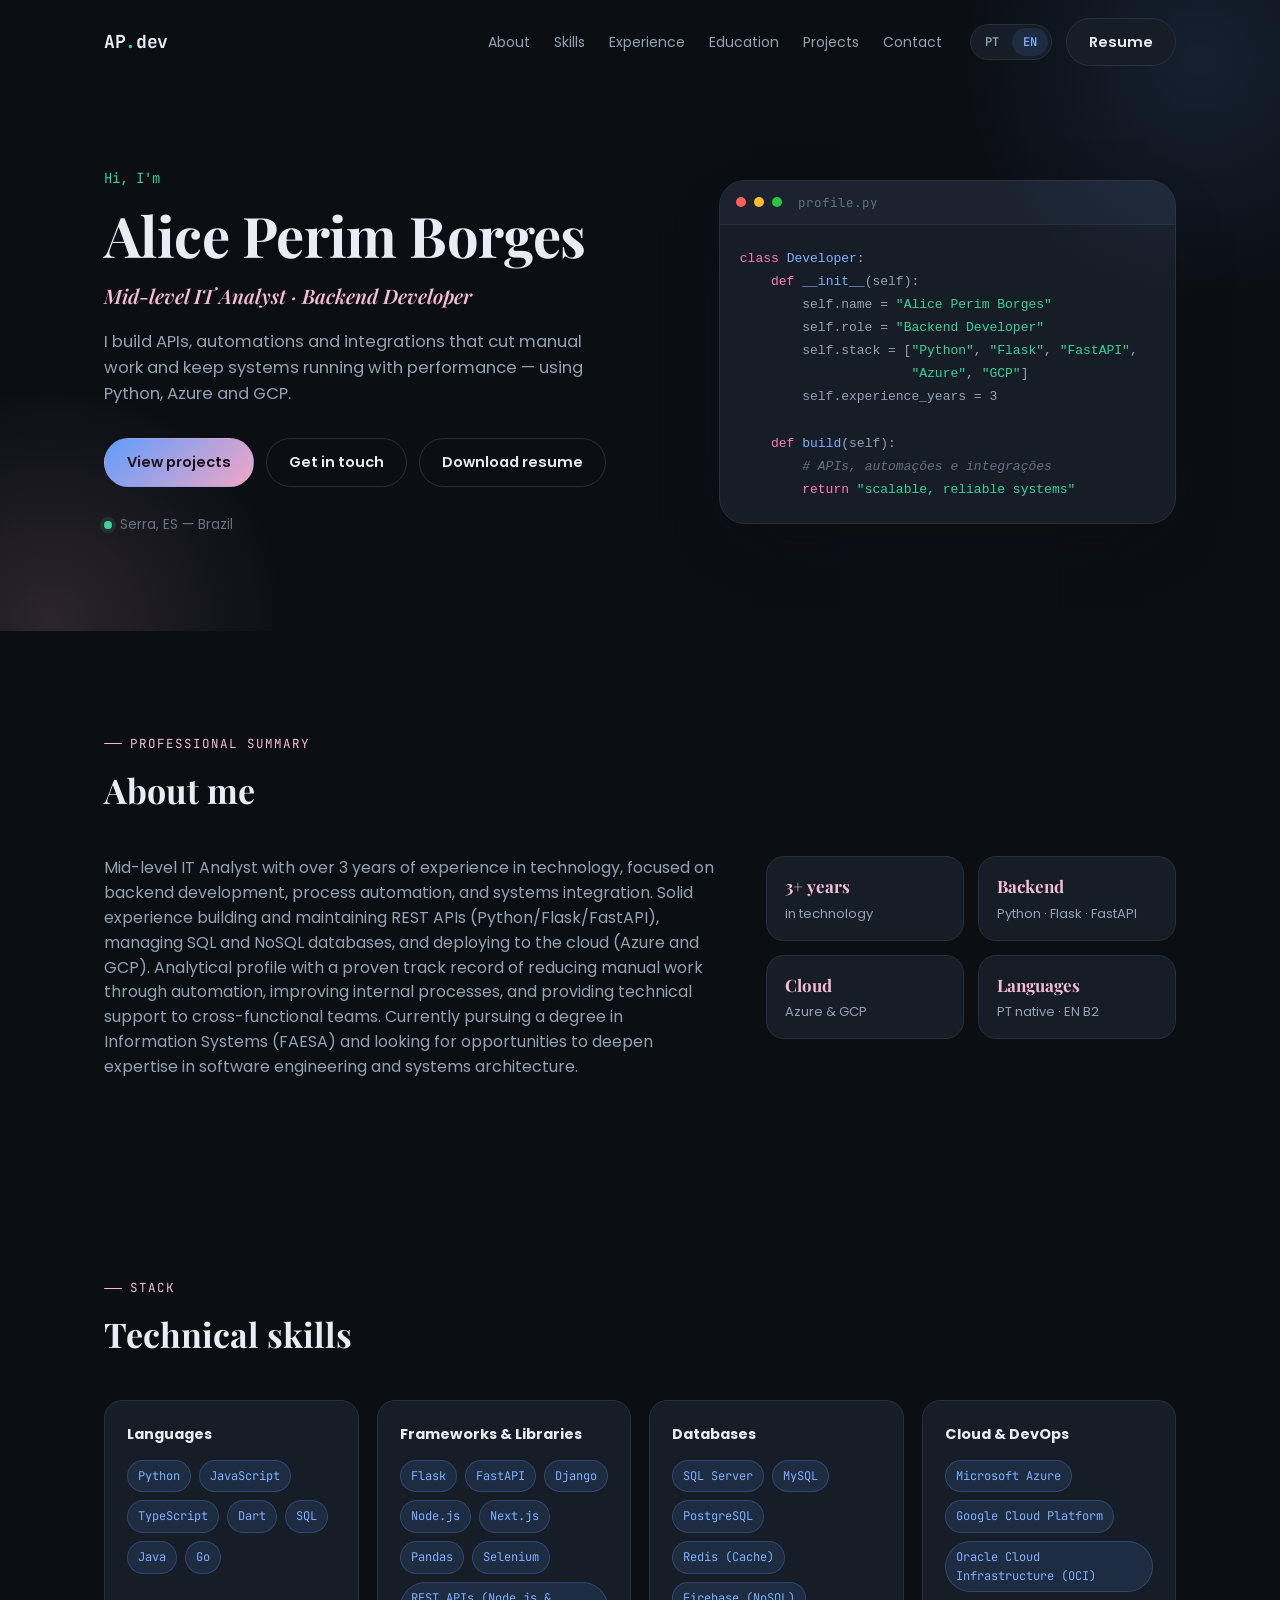
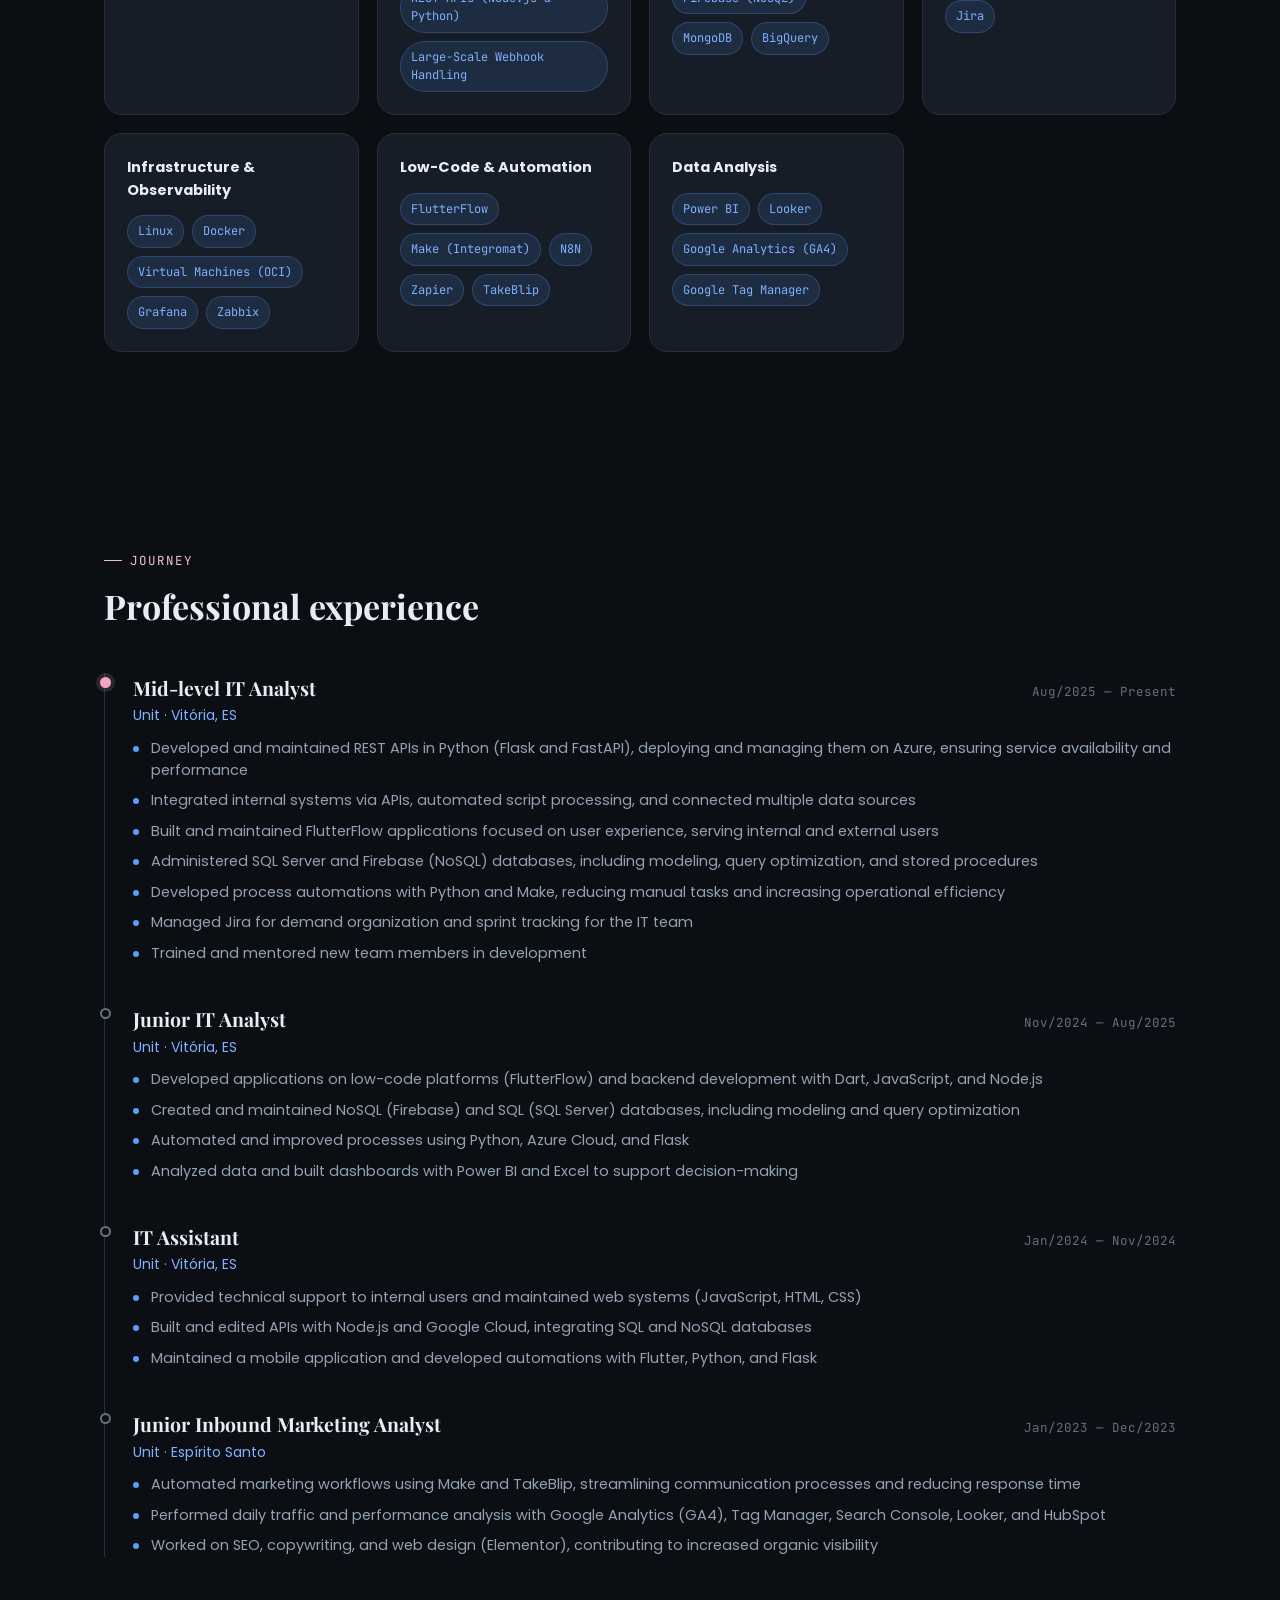
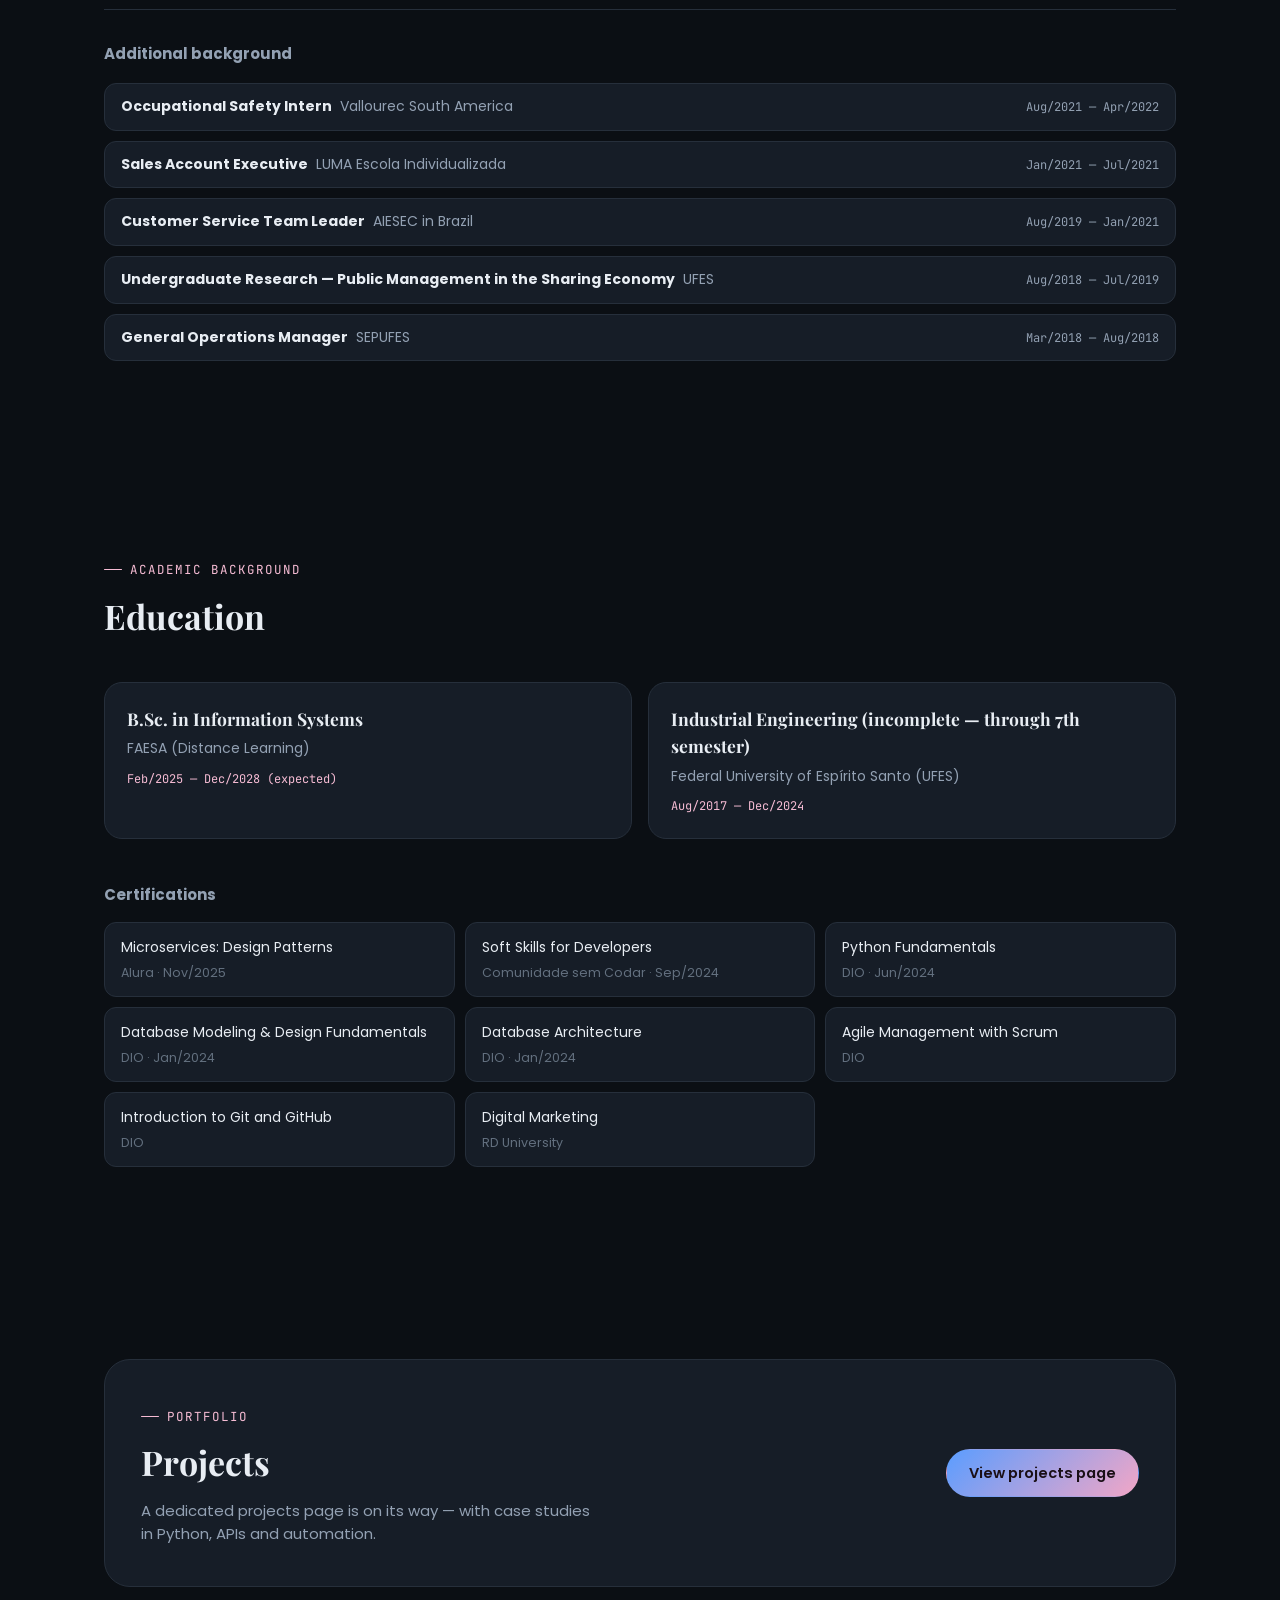
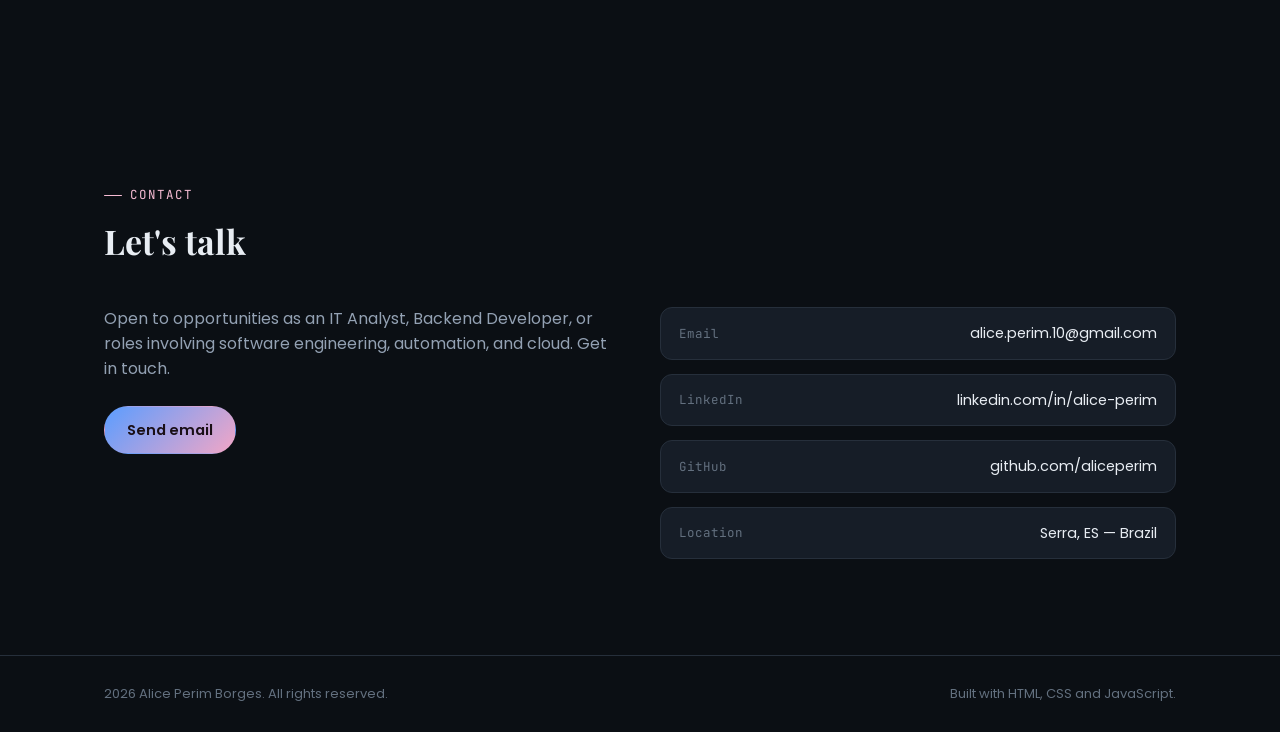
==== commit e08abee2: "Split Projects into a dedicated page and add boot-style intro Add a shared common.js module (nav, fo" ====
--- a/index.html
+++ b/index.html
@@ -16,13 +16,25 @@
   <link rel="preconnect" href="https://fonts.googleapis.com" />
   <link rel="preconnect" href="https://fonts.gstatic.com" crossorigin />
   <link
-    href="https://fonts.googleapis.com/css2?family=Inter:wght@400;500;600;700;800&family=JetBrains+Mono:wght@400;500;600;700&family=Playfair+Display:ital,wght@0,600;0,700;1,500;1,600&display=swap"
+    href="https://fonts.googleapis.com/css2?family=Poppins:wght@400;500;600;700;800&family=JetBrains+Mono:wght@400;500;600;700&family=Playfair+Display:ital,wght@0,600;0,700;1,500;1,600&display=swap"
     rel="stylesheet"
   />
 
   <link rel="stylesheet" href="assets/css/style.css" />
 </head>
 <body>
+  <div class="boot-screen" id="boot-screen">
+    <div class="boot-inner">
+      <div class="boot-logo">AP<span>.</span>dev</div>
+      <div class="boot-log" id="boot-log"></div>
+      <div class="boot-bar-track">
+        <div class="boot-bar-fill" id="boot-bar-fill"></div>
+      </div>
+      <div class="boot-percent" id="boot-percent">0%</div>
+      <button class="boot-skip" id="boot-skip" type="button">Skip</button>
+    </div>
+  </div>
+
   <header class="site-header" id="site-header">
     <div class="container header-inner">
       <a href="#top" class="logo">AP<span>.</span>dev</a>
@@ -33,7 +45,7 @@
           <li><a href="#skills" id="nav-skills">Habilidades</a></li>
           <li><a href="#experience" id="nav-experience">Experiência</a></li>
           <li><a href="#education" id="nav-education">Formação</a></li>
-          <li><a href="#projects" id="nav-projects">Projetos</a></li>
+          <li><a href="projects.html" id="nav-projects">Projetos</a></li>
           <li><a href="#contact" id="nav-contact">Contato</a></li>
         </ul>
         <div class="nav-actions">
@@ -62,7 +74,7 @@
           <p class="hero-tagline" id="hero-tagline"></p>
 
           <div class="hero-actions">
-            <a class="btn btn-primary" id="hero-cta-projects" href="#projects">Ver projetos</a>
+            <a class="btn btn-primary" id="hero-cta-projects" href="projects.html">Ver projetos</a>
             <a class="btn btn-outline" id="hero-cta-contact" href="#contact">Fale comigo</a>
             <a class="btn btn-outline" id="hero-cta-resume" href="#" target="_blank" rel="noopener">Baixar currículo</a>
           </div>
@@ -152,19 +164,16 @@
       </div>
     </section>
 
-    <!-- PROJECTS -->
+    <!-- PROJECTS TEASER -->
     <section id="projects">
       <div class="container">
-        <div class="section-head" data-reveal>
-          <span class="kicker" id="projects-kicker">Portfólio</span>
-          <h2 class="section-title" id="projects-title">Projetos</h2>
-          <p class="projects-subtitle" id="projects-subtitle"></p>
-        </div>
-
-        <div class="coming-soon" data-reveal>
-          <h3 id="projects-coming-title">Em construção</h3>
-          <p id="projects-coming-text"></p>
-          <a class="btn btn-primary" id="projects-github-cta" href="#" target="_blank" rel="noopener">Ver GitHub</a>
+        <div class="projects-teaser" data-reveal>
+          <div>
+            <span class="kicker" id="projects-kicker">Portfólio</span>
+            <h2 class="section-title" id="projects-title" style="margin-bottom: 10px;">Projetos</h2>
+            <p class="projects-teaser-text" id="projects-teaser-text"></p>
+          </div>
+          <a class="btn btn-primary" id="projects-teaser-cta" href="projects.html">Ver página de projetos</a>
         </div>
       </div>
     </section>
@@ -195,6 +204,8 @@
   </footer>
 
   <script src="assets/js/content.js"></script>
+  <script src="assets/js/common.js"></script>
+  <script src="assets/js/intro.js"></script>
   <script src="assets/js/main.js"></script>
 </body>
 </html>
--- a/assets/css/style.css
+++ b/assets/css/style.css
@@ -37,7 +37,7 @@
   margin: 0;
   background: var(--bg);
   color: var(--text);
-  font-family: "Inter", "Segoe UI", system-ui, -apple-system, sans-serif;
+  font-family: "Poppins", "Segoe UI", system-ui, -apple-system, sans-serif;
   line-height: 1.55;
   -webkit-font-smoothing: antialiased;
 }
@@ -156,6 +156,107 @@
   background: var(--surface);
   border-color: var(--border);
   color: var(--text);
+}
+
+/* ---------- Boot screen ---------- */
+.boot-screen {
+  position: fixed;
+  inset: 0;
+  z-index: 1000;
+  display: flex;
+  align-items: center;
+  justify-content: center;
+  background: var(--bg);
+  transition: opacity 0.5s ease, visibility 0.5s ease;
+}
+.boot-screen.is-hidden {
+  opacity: 0;
+  visibility: hidden;
+  pointer-events: none;
+}
+.boot-inner {
+  width: 100%;
+  max-width: 420px;
+  padding: 0 24px;
+  text-align: center;
+}
+.boot-logo {
+  font-family: "JetBrains Mono", ui-monospace, monospace;
+  font-weight: 700;
+  font-size: 22px;
+  margin-bottom: 28px;
+  letter-spacing: -0.02em;
+}
+.boot-logo span {
+  color: var(--accent-rose-strong);
+}
+.boot-log {
+  font-family: "JetBrains Mono", ui-monospace, monospace;
+  font-size: 12.5px;
+  color: var(--text-muted);
+  min-height: 84px;
+  display: flex;
+  flex-direction: column;
+  gap: 7px;
+  text-align: left;
+  margin-bottom: 18px;
+}
+.boot-log-line {
+  opacity: 0;
+  transform: translateY(4px);
+  transition: opacity 0.3s ease, transform 0.3s ease;
+}
+.boot-log-line.is-visible {
+  opacity: 1;
+  transform: none;
+}
+.boot-log-line::before {
+  content: "\2192  ";
+  color: var(--accent-rose-strong);
+}
+.boot-bar-track {
+  width: 100%;
+  height: 6px;
+  border-radius: 999px;
+  background: var(--surface-2);
+  overflow: hidden;
+  border: 1px solid var(--border);
+}
+.boot-bar-fill {
+  height: 100%;
+  width: 0%;
+  border-radius: 999px;
+  background: linear-gradient(90deg, var(--accent), var(--accent-rose));
+  transition: width 0.25s ease;
+}
+.boot-percent {
+  margin-top: 10px;
+  font-family: "JetBrains Mono", ui-monospace, monospace;
+  font-size: 12px;
+  color: var(--text-faint);
+}
+.boot-skip {
+  position: absolute;
+  top: 24px;
+  right: 24px;
+  background: transparent;
+  border: 1px solid var(--border);
+  color: var(--text-muted);
+  font-size: 12.5px;
+  padding: 7px 14px;
+  border-radius: 999px;
+  cursor: pointer;
+  transition: border-color 0.2s ease, color 0.2s ease;
+}
+.boot-skip:hover {
+  border-color: var(--accent-rose);
+  color: var(--text);
+}
+@media (max-width: 520px) {
+  .boot-skip {
+    top: 16px;
+    right: 16px;
+  }
 }
 
 /* ---------- Header ---------- */
@@ -694,11 +795,50 @@
   color: var(--text-faint);
 }
 
-/* ---------- Projects ---------- */
+/* ---------- Projects teaser (Home) ---------- */
+.projects-teaser {
+  display: flex;
+  align-items: center;
+  justify-content: space-between;
+  gap: 28px;
+  flex-wrap: wrap;
+  padding: 40px 36px;
+  background: var(--surface);
+  border: 1px solid var(--border);
+  border-radius: var(--radius-lg);
+}
+.projects-teaser-text {
+  color: var(--text-muted);
+  font-size: 15px;
+  max-width: 460px;
+  margin-top: 6px;
+}
+@media (max-width: 640px) {
+  .projects-teaser {
+    padding: 32px 24px;
+  }
+}
+
+/* ---------- Projects (dedicated page) ---------- */
 .projects-subtitle {
   color: var(--text-muted);
   margin-top: 8px;
   font-size: 15.5px;
+}
+.back-home-link {
+  display: inline-flex;
+  align-items: center;
+  gap: 6px;
+  font-size: 13.5px;
+  color: var(--text-muted);
+  margin-bottom: 28px;
+  transition: color 0.2s ease;
+}
+.back-home-link:hover {
+  color: var(--accent-rose-strong);
+}
+.back-home-link::before {
+  content: "\2190";
 }
 .projects-grid {
   display: grid;
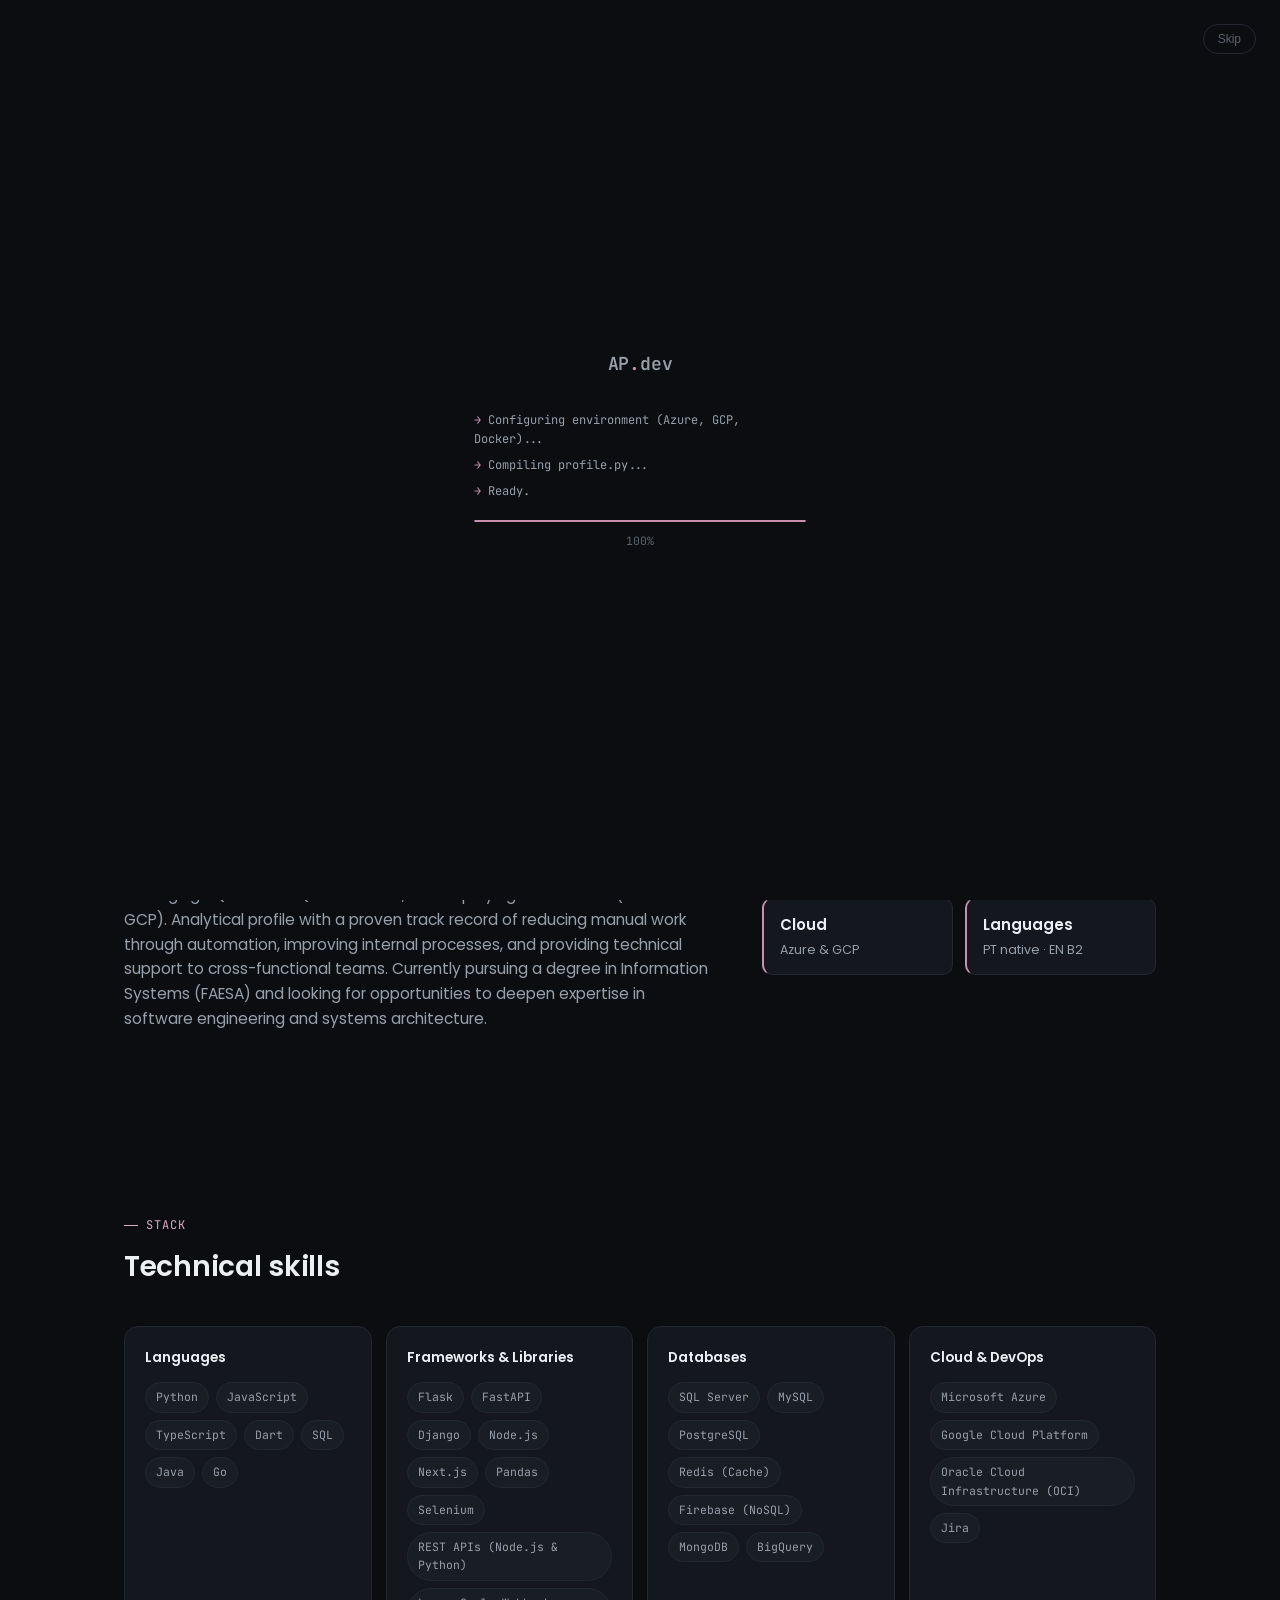
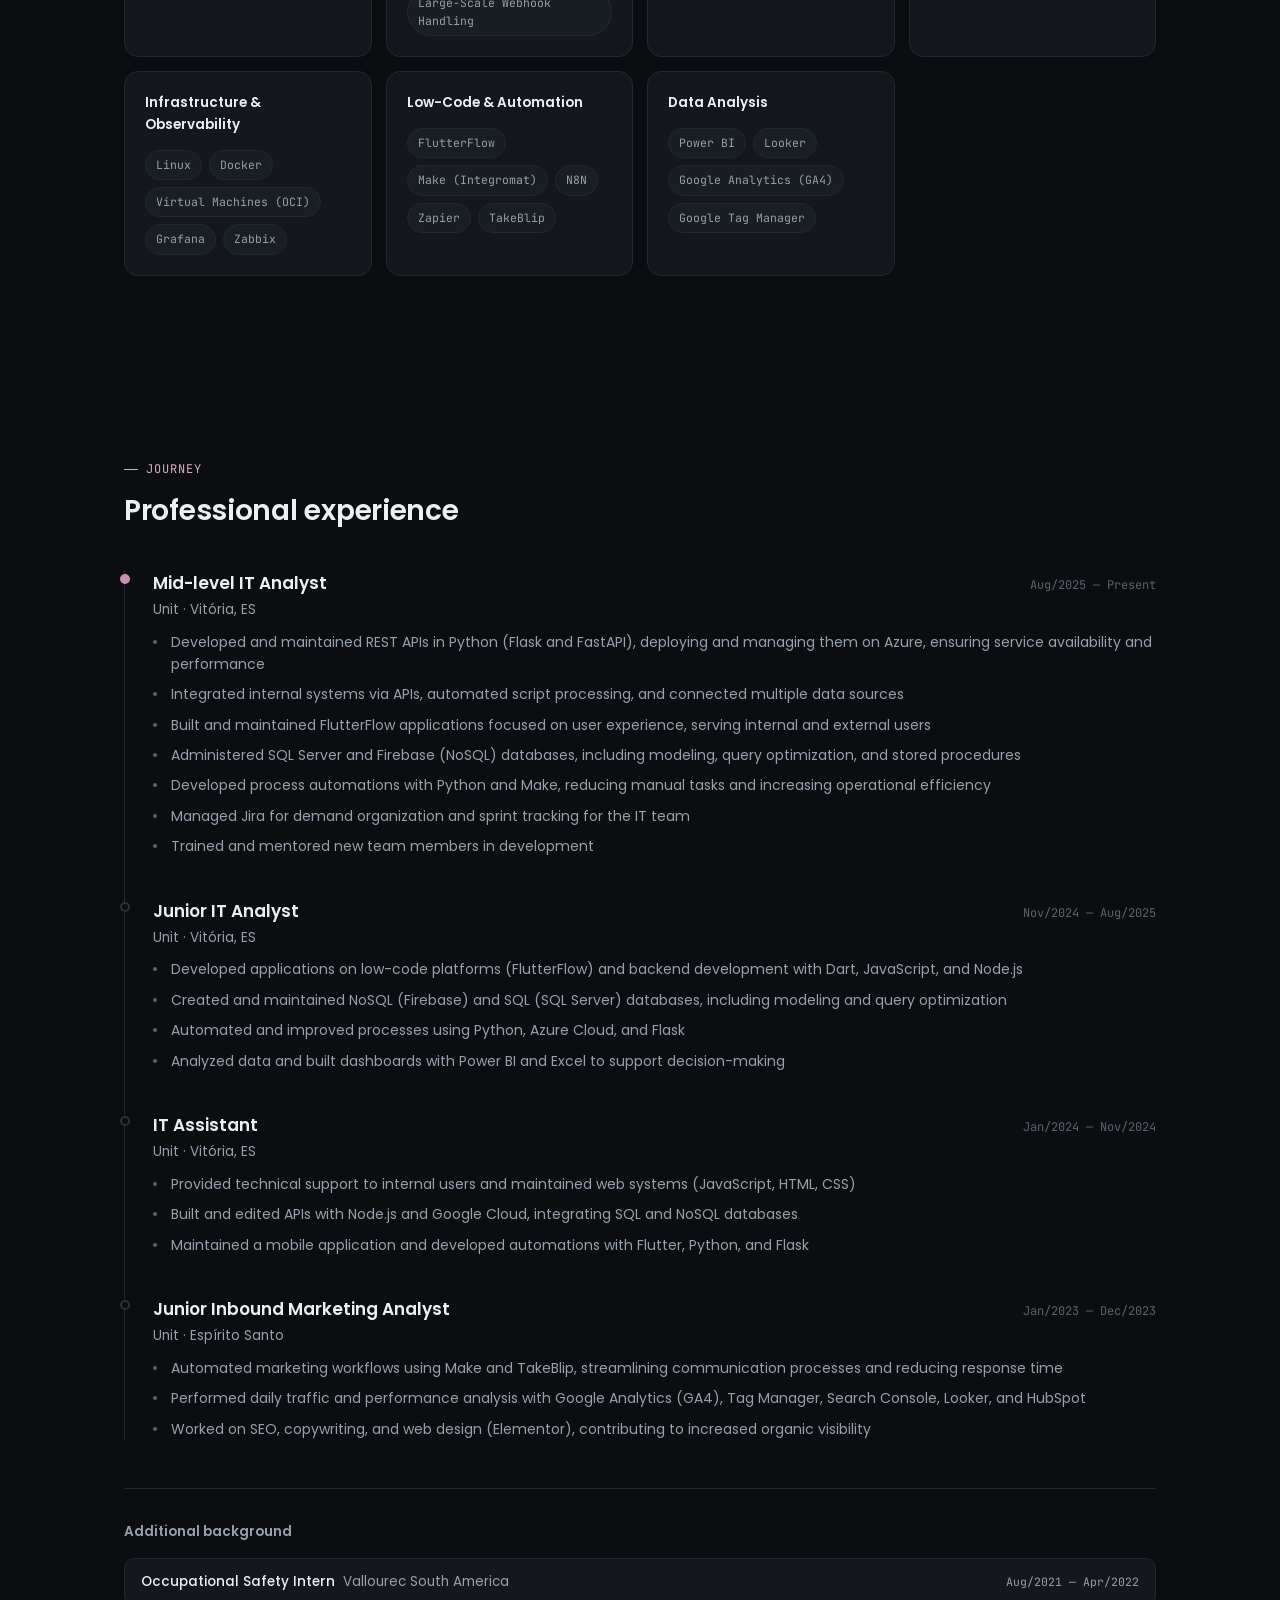
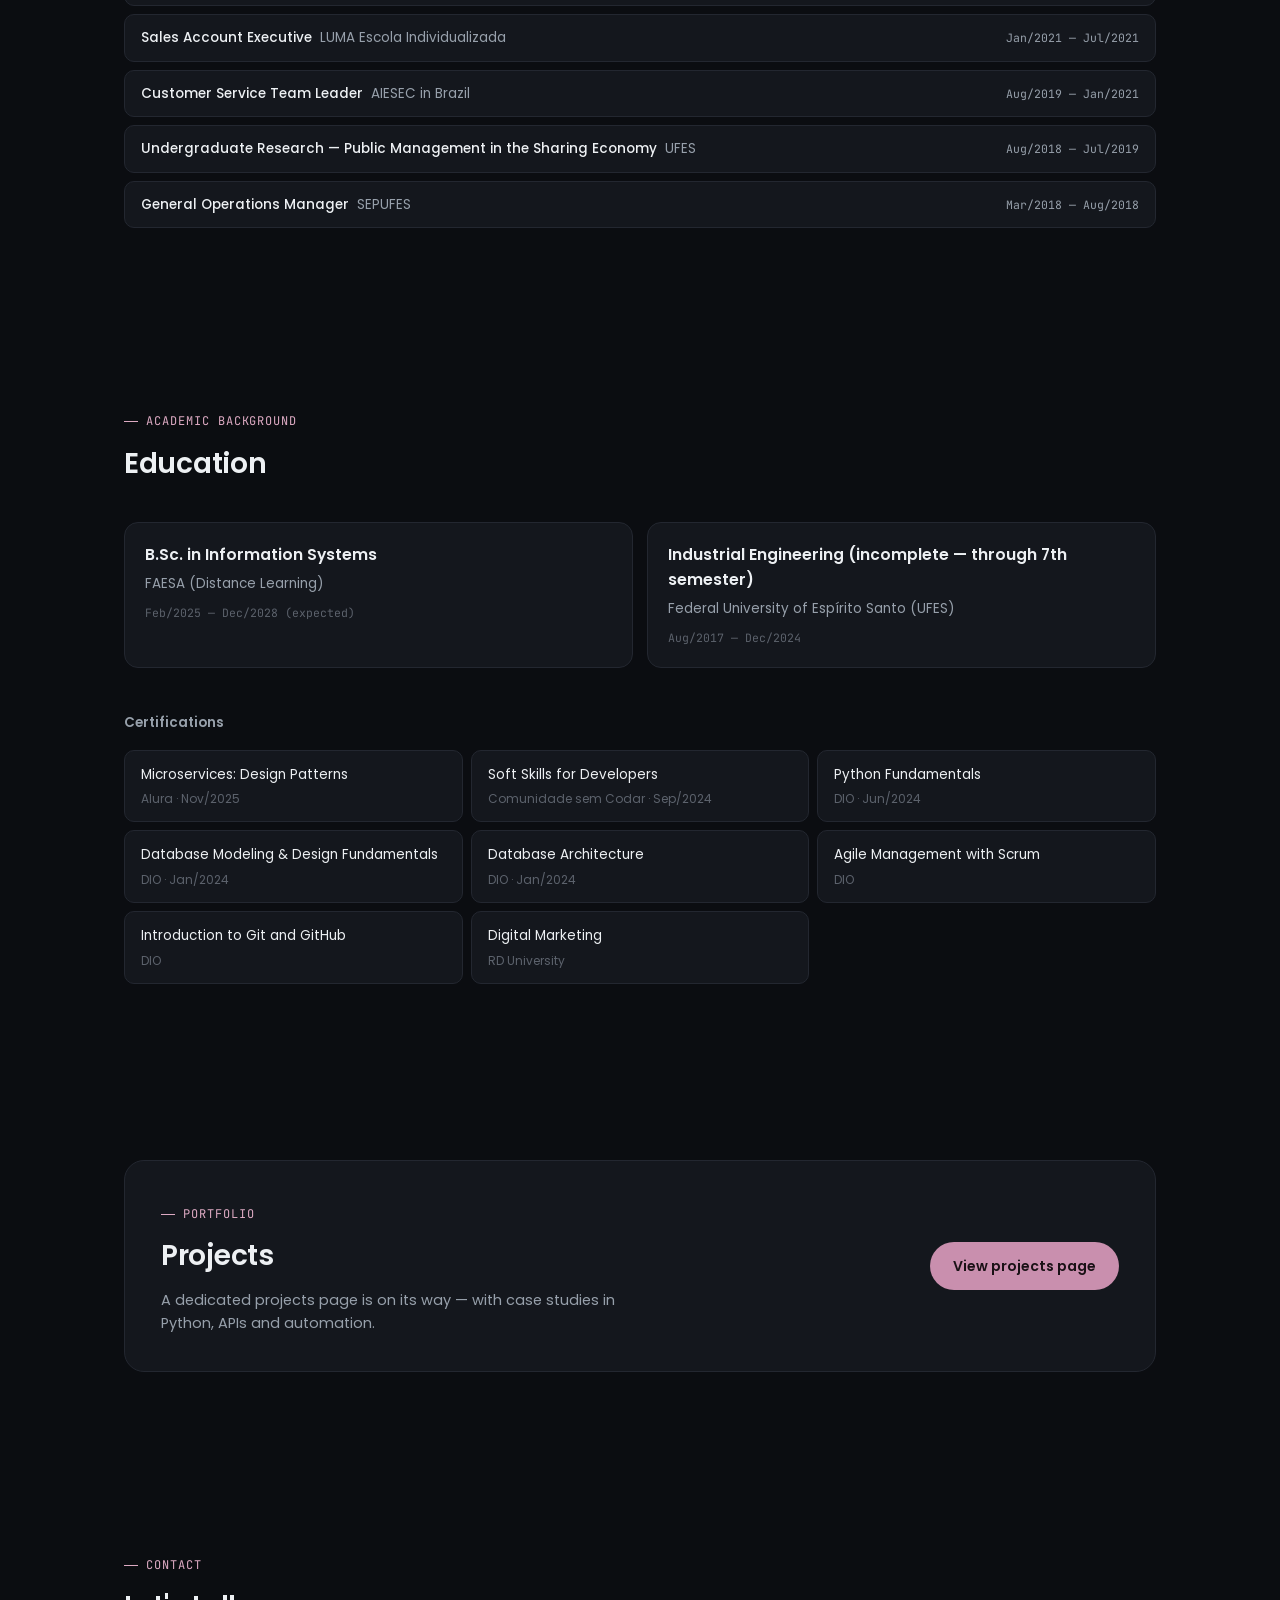
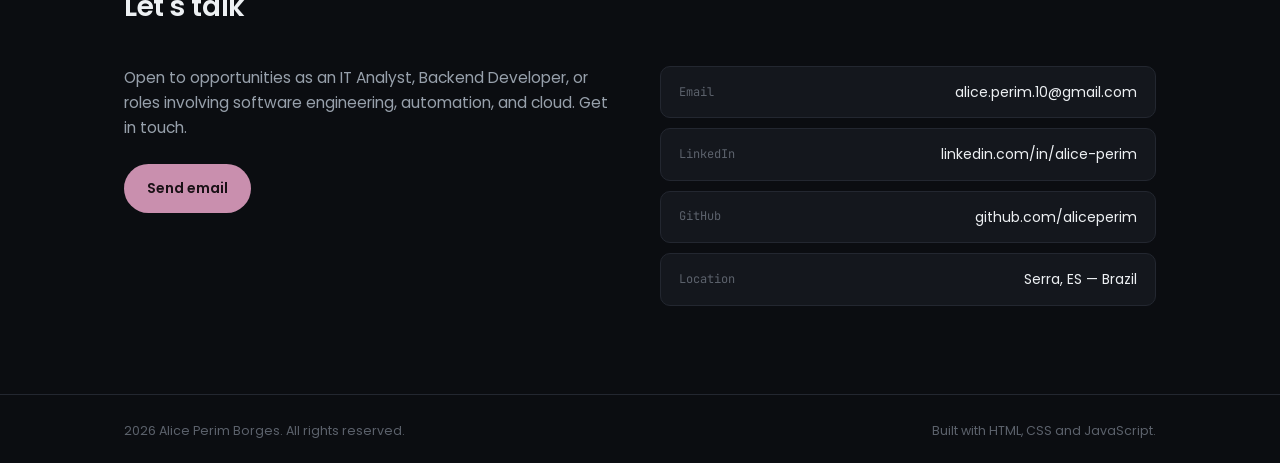
==== commit 96b2e245: "Redesign toward a minimalist, single-accent UI Consolidate the palette to one muted rose accent inst" ====
--- a/index.html
+++ b/index.html
@@ -16,7 +16,7 @@
   <link rel="preconnect" href="https://fonts.googleapis.com" />
   <link rel="preconnect" href="https://fonts.gstatic.com" crossorigin />
   <link
-    href="https://fonts.googleapis.com/css2?family=Poppins:wght@400;500;600;700;800&family=JetBrains+Mono:wght@400;500;600;700&family=Playfair+Display:ital,wght@0,600;0,700;1,500;1,600&display=swap"
+    href="https://fonts.googleapis.com/css2?family=Poppins:wght@400;500;600;700&family=JetBrains+Mono:wght@400;500;600;700&display=swap"
     rel="stylesheet"
   />
 
--- a/assets/css/style.css
+++ b/assets/css/style.css
@@ -1,27 +1,25 @@
 /* ---------- Reset & base ---------- */
 :root {
-  --bg: #0b0f14;
-  --bg-alt: #10151c;
-  --surface: #161d27;
-  --surface-2: #1b2330;
-  --border: #262f3b;
-  --text: #e8edf3;
-  --text-muted: #93a1b3;
-  --text-faint: #63707f;
-  --accent: #5b9dff;
-  --accent-strong: #7fb1ff;
-  --accent-soft: rgba(91, 157, 255, 0.12);
-  --accent-2: #34d399;
-  --accent-2-soft: rgba(52, 211, 153, 0.12);
-  --accent-rose: #f2a6c6;
-  --accent-rose-strong: #f6bcd4;
-  --accent-rose-soft: rgba(242, 166, 198, 0.14);
-  --font-serif: "Playfair Display", "Georgia", serif;
-  --radius-lg: 26px;
-  --radius-md: 18px;
-  --radius-sm: 12px;
-  --max-width: 1120px;
-  --shadow-soft: 0 24px 60px -28px rgba(20, 6, 20, 0.55);
+  --bg: #0b0d11;
+  --bg-alt: #101318;
+  --surface: #14171d;
+  --surface-2: #191d24;
+  --border: #232730;
+  --border-strong: #2c313b;
+  --text: #edf0f3;
+  --text-muted: #97a0ab;
+  --text-faint: #5c626c;
+  --accent: #c98fae;
+  --accent-strong: #ddaac3;
+  --accent-soft: rgba(201, 143, 174, 0.1);
+  --accent-contrast: #1a1116;
+  --font-mono: "JetBrains Mono", ui-monospace, monospace;
+  --radius-lg: 20px;
+  --radius-md: 14px;
+  --radius-sm: 10px;
+  --max-width: 1080px;
+  --shadow-soft: 0 20px 44px -26px rgba(0, 0, 0, 0.55);
+  --ease: cubic-bezier(0.4, 0, 0.2, 1);
   color-scheme: dark;
 }
 
@@ -38,7 +36,7 @@
   background: var(--bg);
   color: var(--text);
   font-family: "Poppins", "Segoe UI", system-ui, -apple-system, sans-serif;
-  line-height: 1.55;
+  line-height: 1.6;
   -webkit-font-smoothing: antialiased;
 }
 
@@ -70,12 +68,12 @@
 }
 
 section {
-  padding: 96px 0;
+  padding: 88px 0;
 }
 
 @media (max-width: 640px) {
   section {
-    padding: 64px 0;
+    padding: 56px 0;
   }
 }
 
@@ -83,39 +81,37 @@
   display: inline-flex;
   align-items: center;
   gap: 8px;
-  font-family: "JetBrains Mono", ui-monospace, monospace;
-  font-size: 12.5px;
+  font-family: var(--font-mono);
+  font-size: 12px;
   letter-spacing: 0.08em;
   text-transform: uppercase;
-  color: var(--accent-rose-strong);
+  color: var(--accent-strong);
   margin-bottom: 10px;
 }
 
 .kicker::before {
   content: "";
-  width: 18px;
+  width: 14px;
   height: 1px;
-  border-radius: 999px;
-  background: var(--accent-rose-strong);
+  background: var(--accent-strong);
 }
 
 .section-title {
-  font-family: var(--font-serif);
-  font-size: clamp(26px, 3.2vw, 34px);
-  font-weight: 700;
-  margin-bottom: 40px;
-  letter-spacing: 0;
+  font-size: clamp(23px, 2.8vw, 28px);
+  font-weight: 600;
+  margin-bottom: 36px;
+  letter-spacing: -0.01em;
 }
 
 .section-head {
-  max-width: 640px;
+  max-width: 620px;
 }
 
 /* reveal on scroll */
 [data-reveal] {
   opacity: 0;
-  transform: translateY(16px);
-  transition: opacity 0.6s ease, transform 0.6s ease;
+  transform: translateY(12px);
+  transition: opacity 0.6s var(--ease), transform 0.6s var(--ease);
 }
 [data-reveal].is-visible {
   opacity: 1;
@@ -130,32 +126,40 @@
   gap: 8px;
   padding: 12px 22px;
   border-radius: 999px;
-  font-size: 14.5px;
+  font-size: 14px;
   font-weight: 600;
   border: 1px solid transparent;
   cursor: pointer;
-  transition: transform 0.2s ease, border-color 0.2s ease, background 0.2s ease, color 0.2s ease;
+  transition: transform 0.2s var(--ease), border-color 0.2s var(--ease), background 0.2s var(--ease),
+    color 0.2s var(--ease), opacity 0.2s var(--ease);
   white-space: nowrap;
 }
 .btn:hover {
-  transform: translateY(-2px);
+  transform: translateY(-1px);
 }
 .btn-primary {
-  background: linear-gradient(135deg, var(--accent), var(--accent-rose));
-  color: #1a0f16;
+  background: var(--accent);
+  color: var(--accent-contrast);
+}
+.btn-primary:hover {
+  background: var(--accent-strong);
 }
 .btn-outline {
   background: transparent;
-  border-color: var(--border);
+  border-color: var(--border-strong);
   color: var(--text);
 }
 .btn-outline:hover {
   border-color: var(--accent);
+  color: var(--accent-strong);
 }
 .btn-ghost {
   background: var(--surface);
   border-color: var(--border);
   color: var(--text);
+}
+.btn-ghost:hover {
+  border-color: var(--border-strong);
 }
 
 /* ---------- Boot screen ---------- */
@@ -167,7 +171,7 @@
   align-items: center;
   justify-content: center;
   background: var(--bg);
-  transition: opacity 0.5s ease, visibility 0.5s ease;
+  transition: opacity 0.4s var(--ease), visibility 0.4s var(--ease);
 }
 .boot-screen.is-hidden {
   opacity: 0;
@@ -176,25 +180,26 @@
 }
 .boot-inner {
   width: 100%;
-  max-width: 420px;
+  max-width: 380px;
   padding: 0 24px;
   text-align: center;
 }
 .boot-logo {
-  font-family: "JetBrains Mono", ui-monospace, monospace;
-  font-weight: 700;
-  font-size: 22px;
-  margin-bottom: 28px;
-  letter-spacing: -0.02em;
+  font-family: var(--font-mono);
+  font-weight: 600;
+  font-size: 18px;
+  color: var(--text-muted);
+  margin-bottom: 32px;
+  letter-spacing: -0.01em;
 }
 .boot-logo span {
-  color: var(--accent-rose-strong);
+  color: var(--accent);
 }
 .boot-log {
-  font-family: "JetBrains Mono", ui-monospace, monospace;
-  font-size: 12.5px;
-  color: var(--text-muted);
-  min-height: 84px;
+  font-family: var(--font-mono);
+  font-size: 12px;
+  color: var(--text-muted);
+  min-height: 76px;
   display: flex;
   flex-direction: column;
   gap: 7px;
@@ -212,27 +217,26 @@
 }
 .boot-log-line::before {
   content: "\2192  ";
-  color: var(--accent-rose-strong);
+  color: var(--accent);
 }
 .boot-bar-track {
   width: 100%;
-  height: 6px;
+  height: 2px;
   border-radius: 999px;
   background: var(--surface-2);
   overflow: hidden;
-  border: 1px solid var(--border);
 }
 .boot-bar-fill {
   height: 100%;
   width: 0%;
   border-radius: 999px;
-  background: linear-gradient(90deg, var(--accent), var(--accent-rose));
+  background: var(--accent);
   transition: width 0.25s ease;
 }
 .boot-percent {
   margin-top: 10px;
-  font-family: "JetBrains Mono", ui-monospace, monospace;
-  font-size: 12px;
+  font-family: var(--font-mono);
+  font-size: 11.5px;
   color: var(--text-faint);
 }
 .boot-skip {
@@ -241,15 +245,15 @@
   right: 24px;
   background: transparent;
   border: 1px solid var(--border);
-  color: var(--text-muted);
-  font-size: 12.5px;
+  color: var(--text-faint);
+  font-size: 12px;
   padding: 7px 14px;
   border-radius: 999px;
   cursor: pointer;
   transition: border-color 0.2s ease, color 0.2s ease;
 }
 .boot-skip:hover {
-  border-color: var(--accent-rose);
+  border-color: var(--accent);
   color: var(--text);
 }
 @media (max-width: 520px) {
@@ -266,15 +270,15 @@
   left: 0;
   right: 0;
   z-index: 100;
-  padding: 18px 0;
+  padding: 20px 0;
   transition: background 0.3s ease, border-color 0.3s ease, padding 0.3s ease;
   border-bottom: 1px solid transparent;
 }
 .site-header.is-scrolled {
-  background: rgba(11, 15, 20, 0.82);
+  background: rgba(11, 13, 17, 0.86);
   backdrop-filter: blur(12px);
   border-color: var(--border);
-  padding: 12px 0;
+  padding: 14px 0;
 }
 .header-inner {
   display: flex;
@@ -283,13 +287,14 @@
   gap: 16px;
 }
 .logo {
-  font-family: "JetBrains Mono", ui-monospace, monospace;
-  font-weight: 700;
-  font-size: 18px;
-  letter-spacing: -0.02em;
+  font-family: var(--font-mono);
+  font-weight: 600;
+  font-size: 16px;
+  letter-spacing: -0.01em;
+  color: var(--text);
 }
 .logo span {
-  color: var(--accent-2);
+  color: var(--accent);
 }
 
 .nav-menu {
@@ -303,7 +308,7 @@
   list-style: none;
 }
 .nav-links a {
-  font-size: 14px;
+  font-size: 13.5px;
   color: var(--text-muted);
   transition: color 0.2s ease;
 }
@@ -329,8 +334,8 @@
   border: none;
   background: transparent;
   color: var(--text-muted);
-  font-size: 12px;
-  font-family: "JetBrains Mono", ui-monospace, monospace;
+  font-size: 11.5px;
+  font-family: var(--font-mono);
   font-weight: 600;
   padding: 6px 11px;
   border-radius: 999px;
@@ -352,7 +357,7 @@
   padding: 6px;
 }
 .nav-toggle span {
-  width: 22px;
+  width: 20px;
   height: 2px;
   background: var(--text);
   border-radius: 2px;
@@ -395,29 +400,19 @@
 
 /* ---------- Hero ---------- */
 .hero {
-  padding-top: 168px;
-  padding-bottom: 96px;
+  padding-top: 160px;
+  padding-bottom: 88px;
   position: relative;
   overflow: hidden;
 }
 .hero::before {
   content: "";
   position: absolute;
-  top: -180px;
-  right: -160px;
-  width: 480px;
-  height: 480px;
-  background: radial-gradient(circle, var(--accent-soft), transparent 70%);
-  pointer-events: none;
-}
-.hero::after {
-  content: "";
-  position: absolute;
-  bottom: -220px;
-  left: -180px;
+  top: -200px;
+  right: -180px;
   width: 460px;
   height: 460px;
-  background: radial-gradient(circle, var(--accent-rose-soft), transparent 72%);
+  background: radial-gradient(circle, var(--accent-soft), transparent 72%);
   pointer-events: none;
 }
 .hero-grid {
@@ -433,32 +428,29 @@
 }
 
 .eyebrow {
-  font-family: "JetBrains Mono", ui-monospace, monospace;
-  color: var(--accent-2);
-  font-size: 14px;
+  font-family: var(--font-mono);
+  color: var(--text-faint);
+  font-size: 13px;
   margin-bottom: 14px;
   display: block;
 }
 .hero-name {
-  font-family: var(--font-serif);
-  font-size: clamp(34px, 5.4vw, 56px);
+  font-size: clamp(30px, 4.6vw, 46px);
   font-weight: 700;
-  letter-spacing: -0.01em;
-  line-height: 1.12;
-  margin-bottom: 14px;
+  letter-spacing: -0.02em;
+  line-height: 1.15;
+  margin-bottom: 12px;
 }
 .hero-role {
-  font-family: var(--font-serif);
-  font-style: italic;
-  font-size: clamp(17px, 2.1vw, 20px);
-  color: var(--accent-rose-strong);
-  font-weight: 600;
+  font-size: clamp(15px, 1.8vw, 17px);
+  color: var(--accent-strong);
+  font-weight: 500;
   margin-bottom: 18px;
 }
 .hero-tagline {
   color: var(--text-muted);
-  font-size: 16.5px;
-  max-width: 520px;
+  font-size: 16px;
+  max-width: 500px;
   margin-bottom: 32px;
 }
 .hero-actions {
@@ -472,60 +464,67 @@
   align-items: center;
   gap: 8px;
   color: var(--text-faint);
-  font-size: 13.5px;
+  font-size: 13px;
 }
 .dot-status {
+  width: 6px;
+  height: 6px;
+  border-radius: 50%;
+  background: var(--accent);
+}
+
+/* code card */
+.code-card {
+  background: var(--surface);
+  border: 1px solid var(--border);
+  border-radius: var(--radius-lg);
+  overflow: hidden;
+  box-shadow: var(--shadow-soft);
+}
+.code-card-head {
+  display: flex;
+  align-items: center;
+  gap: 7px;
+  padding: 13px 16px;
+  background: var(--surface-2);
+  border-bottom: 1px solid var(--border);
+}
+.code-dot {
   width: 8px;
   height: 8px;
   border-radius: 50%;
-  background: var(--accent-2);
-  box-shadow: 0 0 0 4px var(--accent-2-soft);
-}
-
-/* code card */
-.code-card {
-  background: var(--surface);
-  border: 1px solid var(--border);
-  border-radius: var(--radius-lg);
-  overflow: hidden;
-  box-shadow: var(--shadow-soft);
-}
-.code-card-head {
-  display: flex;
-  align-items: center;
-  gap: 8px;
-  padding: 12px 16px;
-  background: var(--surface-2);
-  border-bottom: 1px solid var(--border);
-}
-.code-dot {
-  width: 10px;
-  height: 10px;
-  border-radius: 50%;
-  background: var(--border);
-}
-.code-dot:nth-child(1) { background: #ff5f57; }
-.code-dot:nth-child(2) { background: #febc2e; }
-.code-dot:nth-child(3) { background: #28c840; }
+  background: var(--border-strong);
+}
 .code-card-title {
   margin-left: 8px;
-  font-family: "JetBrains Mono", ui-monospace, monospace;
-  font-size: 12.5px;
+  font-family: var(--font-mono);
+  font-size: 12px;
   color: var(--text-faint);
 }
 .code-card pre {
   margin: 0;
   padding: 22px 20px;
-  font-family: "JetBrains Mono", ui-monospace, monospace;
-  font-size: 13px;
-  line-height: 1.7;
+  font-family: var(--font-mono);
+  font-size: 12.5px;
+  line-height: 1.75;
   overflow-x: auto;
 }
-.code-card code { color: var(--text-muted); }
-.tok-kw { color: #ff7ab6; }
-.tok-fn { color: var(--accent-strong); }
-.tok-str { color: var(--accent-2); }
-.tok-com { color: var(--text-faint); font-style: italic; }
+.code-card code {
+  color: var(--text-muted);
+}
+.tok-kw {
+  color: var(--accent-strong);
+}
+.tok-fn {
+  color: var(--text);
+}
+.tok-str {
+  color: var(--text-muted);
+}
+.tok-com {
+  color: var(--text-faint);
+  font-style: italic;
+}
 
 /* ---------- About ---------- */
 .about-grid {
@@ -541,34 +540,30 @@
 }
 .about-text {
   color: var(--text-muted);
-  font-size: 16px;
+  font-size: 15.5px;
 }
 .about-highlights {
   display: grid;
   grid-template-columns: 1fr 1fr;
-  gap: 14px;
+  gap: 12px;
 }
 .highlight {
   background: var(--surface);
   border: 1px solid var(--border);
-  border-radius: var(--radius-md);
-  padding: 16px 18px;
+  border-left: 2px solid var(--accent);
+  border-radius: var(--radius-sm);
+  padding: 14px 16px;
   display: flex;
   flex-direction: column;
-  gap: 4px;
-  transition: transform 0.3s ease, border-color 0.3s ease;
-}
-.highlight:hover {
-  transform: translateY(-3px);
-  border-color: rgba(242, 166, 198, 0.35);
+  gap: 3px;
 }
 .highlight strong {
-  font-family: var(--font-serif);
-  font-size: 17px;
-  color: var(--accent-rose-strong);
+  font-size: 15px;
+  font-weight: 600;
+  color: var(--text);
 }
 .highlight span {
-  font-size: 13px;
+  font-size: 12.5px;
   color: var(--text-muted);
 }
 
@@ -576,38 +571,37 @@
 .skills-grid {
   display: grid;
   grid-template-columns: repeat(auto-fit, minmax(240px, 1fr));
-  gap: 18px;
+  gap: 14px;
 }
 .skill-card {
   background: var(--surface);
   border: 1px solid var(--border);
   border-radius: var(--radius-md);
-  padding: 22px;
-  transition: transform 0.3s ease, border-color 0.3s ease, box-shadow 0.3s ease;
+  padding: 20px;
+  transition: border-color 0.25s ease;
 }
 .skill-card:hover {
-  transform: translateY(-3px);
-  border-color: rgba(242, 166, 198, 0.35);
-  box-shadow: var(--shadow-soft);
+  border-color: var(--border-strong);
 }
 .skill-card h3 {
-  font-size: 14.5px;
+  font-size: 13.5px;
+  font-weight: 600;
   color: var(--text);
   margin-bottom: 14px;
 }
 .tag-list {
   display: flex;
   flex-wrap: wrap;
-  gap: 8px;
+  gap: 7px;
 }
 .tag {
-  font-family: "JetBrains Mono", ui-monospace, monospace;
-  font-size: 12px;
-  padding: 6px 10px;
+  font-family: var(--font-mono);
+  font-size: 11.5px;
+  padding: 5px 10px;
   border-radius: 999px;
-  background: var(--accent-soft);
-  color: var(--accent-strong);
-  border: 1px solid rgba(91, 157, 255, 0.25);
+  background: var(--surface-2);
+  color: var(--text-muted);
+  border: 1px solid var(--border);
 }
 
 /* ---------- Experience ---------- */
@@ -626,16 +620,15 @@
   position: absolute;
   left: -33.5px;
   top: 4px;
-  width: 11px;
-  height: 11px;
+  width: 10px;
+  height: 10px;
   border-radius: 50%;
   background: var(--bg);
-  border: 2px solid var(--text-faint);
+  border: 2px solid var(--border-strong);
 }
 .timeline-item.is-current .timeline-dot {
-  border-color: var(--accent-rose);
-  background: var(--accent-rose);
-  box-shadow: 0 0 0 4px var(--accent-rose-soft);
+  border-color: var(--accent);
+  background: var(--accent);
 }
 .timeline-head {
   display: flex;
@@ -646,18 +639,17 @@
   margin-bottom: 10px;
 }
 .timeline-content h3 {
-  font-family: var(--font-serif);
-  font-size: 19.5px;
-  font-weight: 700;
+  font-size: 17px;
+  font-weight: 600;
 }
 .timeline-company {
-  color: var(--accent-strong);
-  font-size: 14px;
+  color: var(--text-muted);
+  font-size: 13.5px;
   margin-top: 2px;
 }
 .timeline-period {
-  font-family: "JetBrains Mono", ui-monospace, monospace;
-  font-size: 12.5px;
+  font-family: var(--font-mono);
+  font-size: 12px;
   color: var(--text-faint);
   white-space: nowrap;
 }
@@ -670,59 +662,57 @@
   position: relative;
   padding-left: 18px;
   color: var(--text-muted);
-  font-size: 14.5px;
+  font-size: 14px;
 }
 .timeline-bullets li::before {
   content: "";
   position: absolute;
   left: 0;
   top: 9px;
-  width: 6px;
-  height: 6px;
+  width: 4px;
+  height: 4px;
   border-radius: 50%;
-  background: var(--accent);
+  background: var(--text-faint);
 }
 
 .other-experience {
-  margin-top: 52px;
+  margin-top: 48px;
   padding-top: 32px;
   border-top: 1px solid var(--border);
 }
 .other-experience h3 {
-  font-size: 15px;
-  color: var(--text-muted);
-  margin-bottom: 18px;
+  font-size: 13.5px;
+  font-weight: 600;
+  color: var(--text-muted);
+  margin-bottom: 16px;
 }
 .other-list {
   display: flex;
   flex-direction: column;
-  gap: 10px;
+  gap: 8px;
 }
 .other-item {
   display: flex;
   flex-wrap: wrap;
   gap: 8px;
   align-items: baseline;
-  font-size: 14px;
+  font-size: 13.5px;
   padding: 12px 16px;
   background: var(--surface);
   border: 1px solid var(--border);
   border-radius: var(--radius-sm);
-  transition: border-color 0.3s ease;
-}
-.other-item:hover {
-  border-color: rgba(242, 166, 198, 0.3);
 }
 .other-item strong {
   color: var(--text);
+  font-weight: 500;
 }
 .other-item span {
   color: var(--text-muted);
 }
 .other-period {
   margin-left: auto;
-  font-family: "JetBrains Mono", ui-monospace, monospace;
-  font-size: 12px;
+  font-family: var(--font-mono);
+  font-size: 11.5px;
   color: var(--text-faint);
 }
 
@@ -730,68 +720,59 @@
 .education-grid {
   display: grid;
   grid-template-columns: repeat(auto-fit, minmax(260px, 1fr));
-  gap: 16px;
+  gap: 14px;
   margin-bottom: 44px;
 }
 .education-card {
   background: var(--surface);
   border: 1px solid var(--border);
   border-radius: var(--radius-md);
-  padding: 22px;
+  padding: 20px;
   display: flex;
   flex-direction: column;
-  gap: 6px;
-  transition: transform 0.3s ease, border-color 0.3s ease;
-}
-.education-card:hover {
-  transform: translateY(-3px);
-  border-color: rgba(242, 166, 198, 0.35);
+  gap: 5px;
 }
 .education-card h3 {
-  font-family: var(--font-serif);
-  font-size: 17.5px;
+  font-size: 15.5px;
+  font-weight: 600;
 }
 .education-card p {
   color: var(--text-muted);
-  font-size: 14px;
+  font-size: 13.5px;
 }
 .education-period {
-  font-family: "JetBrains Mono", ui-monospace, monospace;
-  font-size: 12px;
-  color: var(--accent-rose-strong);
+  font-family: var(--font-mono);
+  font-size: 11.5px;
+  color: var(--text-faint);
   margin-top: 4px;
 }
 
 .cert-title {
-  font-size: 15px;
+  font-size: 13.5px;
+  font-weight: 600;
   color: var(--text-muted);
   margin-bottom: 16px;
 }
 .cert-list {
   display: grid;
   grid-template-columns: repeat(auto-fit, minmax(280px, 1fr));
-  gap: 10px;
+  gap: 8px;
 }
 .cert-item {
   display: flex;
   flex-direction: column;
   gap: 4px;
-  padding: 14px 16px;
+  padding: 13px 16px;
   background: var(--surface);
   border: 1px solid var(--border);
   border-radius: var(--radius-sm);
-  transition: transform 0.3s ease, border-color 0.3s ease;
-}
-.cert-item:hover {
-  transform: translateY(-2px);
-  border-color: rgba(242, 166, 198, 0.3);
 }
 .cert-name {
-  font-size: 14px;
+  font-size: 13.5px;
   color: var(--text);
 }
 .cert-meta {
-  font-size: 12.5px;
+  font-size: 12px;
   color: var(--text-faint);
 }
 
@@ -802,20 +783,20 @@
   justify-content: space-between;
   gap: 28px;
   flex-wrap: wrap;
-  padding: 40px 36px;
+  padding: 36px;
   background: var(--surface);
   border: 1px solid var(--border);
   border-radius: var(--radius-lg);
 }
 .projects-teaser-text {
   color: var(--text-muted);
-  font-size: 15px;
+  font-size: 14.5px;
   max-width: 460px;
   margin-top: 6px;
 }
 @media (max-width: 640px) {
   .projects-teaser {
-    padding: 32px 24px;
+    padding: 28px 22px;
   }
 }
 
@@ -823,19 +804,19 @@
 .projects-subtitle {
   color: var(--text-muted);
   margin-top: 8px;
-  font-size: 15.5px;
+  font-size: 15px;
 }
 .back-home-link {
   display: inline-flex;
   align-items: center;
   gap: 6px;
-  font-size: 13.5px;
+  font-size: 13px;
   color: var(--text-muted);
   margin-bottom: 28px;
   transition: color 0.2s ease;
 }
 .back-home-link:hover {
-  color: var(--accent-rose-strong);
+  color: var(--accent-strong);
 }
 .back-home-link::before {
   content: "\2190";
@@ -843,33 +824,33 @@
 .projects-grid {
   display: grid;
   grid-template-columns: repeat(auto-fit, minmax(240px, 1fr));
-  gap: 18px;
+  gap: 14px;
   margin-top: 36px;
 }
 .project-skeleton {
-  border: 1px dashed var(--border);
+  border: 1px solid var(--border);
   border-radius: var(--radius-md);
   height: 160px;
-  background: linear-gradient(135deg, var(--surface), var(--bg-alt));
+  background: var(--surface);
 }
 .coming-soon {
-  margin-top: 28px;
+  margin-top: 24px;
   text-align: center;
-  padding: 48px 24px;
-  border: 1px dashed rgba(242, 166, 198, 0.3);
+  padding: 44px 24px;
+  border: 1px solid var(--border);
   border-radius: var(--radius-lg);
   background: var(--surface);
 }
 .coming-soon h3 {
-  font-family: var(--font-serif);
-  font-size: 20px;
+  font-size: 17px;
+  font-weight: 600;
   margin-bottom: 8px;
 }
 .coming-soon p {
   color: var(--text-muted);
   max-width: 420px;
   margin: 0 auto 20px;
-  font-size: 14.5px;
+  font-size: 14px;
 }
 
 /* ---------- Contact ---------- */
@@ -886,13 +867,13 @@
 }
 .contact-text {
   color: var(--text-muted);
-  font-size: 16px;
+  font-size: 15.5px;
   margin-bottom: 24px;
 }
 .contact-list {
   display: flex;
   flex-direction: column;
-  gap: 14px;
+  gap: 10px;
 }
 .contact-item {
   display: flex;
@@ -903,18 +884,14 @@
   background: var(--surface);
   border: 1px solid var(--border);
   border-radius: var(--radius-sm);
-  transition: border-color 0.3s ease;
-}
-.contact-item:hover {
-  border-color: rgba(242, 166, 198, 0.3);
 }
 .contact-label {
-  font-size: 12.5px;
-  color: var(--text-faint);
-  font-family: "JetBrains Mono", ui-monospace, monospace;
+  font-size: 12px;
+  color: var(--text-faint);
+  font-family: var(--font-mono);
 }
 .contact-value {
-  font-size: 14.5px;
+  font-size: 14px;
   color: var(--text);
   transition: color 0.2s ease;
 }
@@ -925,13 +902,13 @@
 /* ---------- Footer ---------- */
 .site-footer {
   border-top: 1px solid var(--border);
-  padding: 28px 0;
+  padding: 26px 0;
 }
 .footer-inner {
   display: flex;
   justify-content: space-between;
   flex-wrap: wrap;
   gap: 8px;
-  font-size: 13px;
-  color: var(--text-faint);
-}
+  font-size: 12.5px;
+  color: var(--text-faint);
+}
